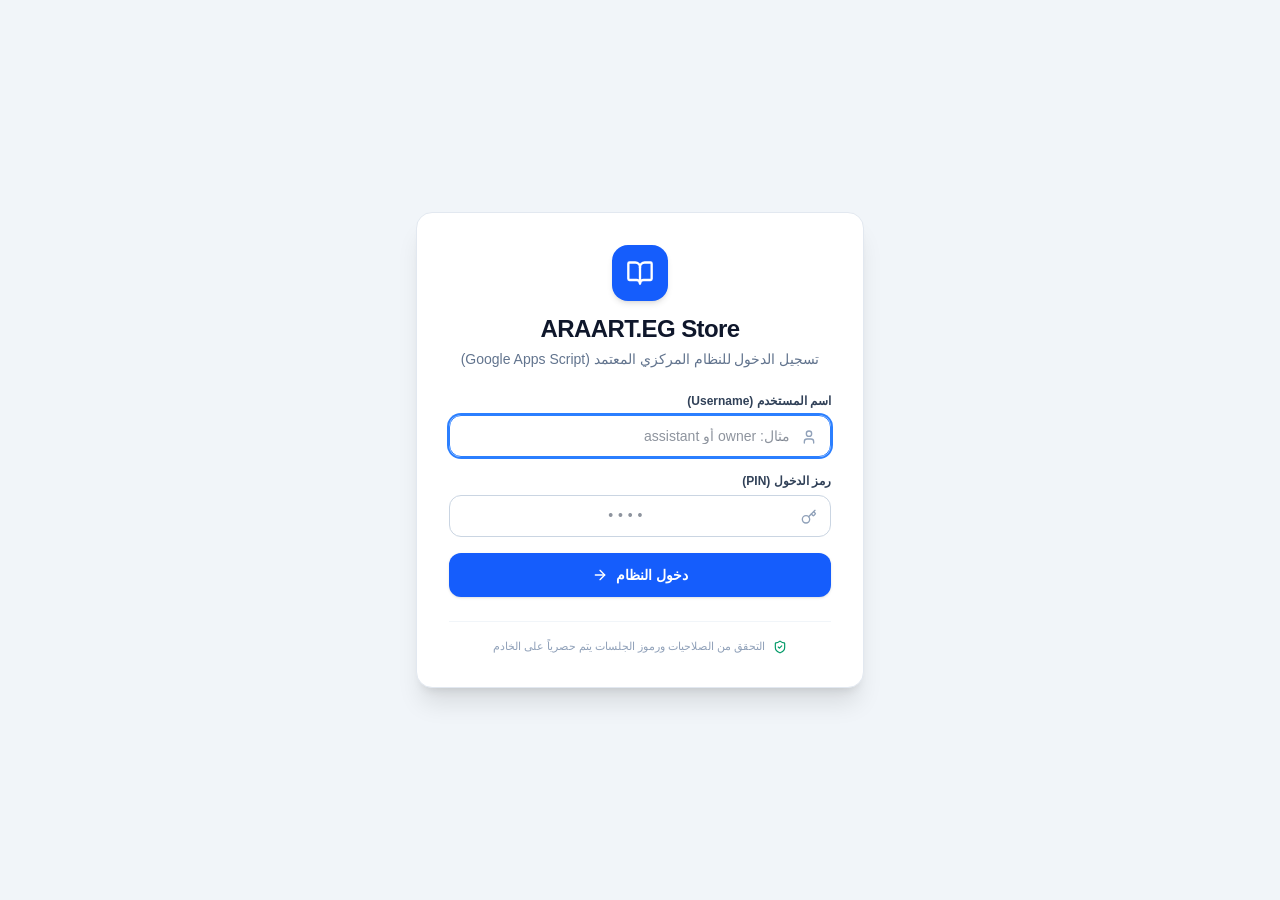
==== store/index.html @ a45ebcc4 "إضافة موقع المتجر" ====
<!doctype html>
<html lang="ar" dir="rtl">
  <head>
    <meta charset="UTF-8" />
    <meta name="viewport" content="width=device-width, initial-scale=1.0" />
    <title>ARAART.EG Store</title>
    <meta name="description" content="ARAART.EG Store - نظام إدارة متجر الكتب الفنية والمنشورات الثقافية والطلبات والمخزون والتوزيع" />
    <meta property="og:title" content="ARAART.EG Store" />
    <meta property="og:description" content="ARAART.EG Store - نظام إدارة متجر الكتب الفنية والمنشورات الثقافية والطلبات والمخزون والتوزيع" />
    <meta property="og:type" content="website" />
    <meta name="twitter:card" content="summary_large_image" />
    <link rel="preconnect" href="https://fonts.googleapis.com">
    <link rel="preconnect" href="https://fonts.gstatic.com" crossorigin>
    <link href="https://fonts.googleapis.com/css2?family=Cairo:wght@400;500;600;700;800&family=Tajawal:wght@400;500;700&display=swap" rel="stylesheet">
    <script type="module" crossorigin src="/store/assets/index-CNxSL5-U.js"></script>
    <link rel="stylesheet" crossorigin href="/store/assets/index-Bi6hdfPO.css">
  </head>
  <body class="bg-slate-50 text-slate-800 antialiased font-sans">
    <div id="root"></div>
  </body>
</html>
---- store/assets/index-Bi6hdfPO.css ----
/*! tailwindcss v4.3.3 | MIT License | https://tailwindcss.com */@layer properties{@supports (((-webkit-hyphens:none)) and (not (margin-trim:inline))) or ((-moz-orient:inline) and (not (color:rgb(from red r g b)))){*,:before,:after,::backdrop{--tw-translate-x:0;--tw-translate-y:0;--tw-translate-z:0;--tw-space-y-reverse:0;--tw-divide-y-reverse:0;--tw-border-style:solid;--tw-gradient-position:initial;--tw-gradient-from:#0000;--tw-gradient-via:#0000;--tw-gradient-to:#0000;--tw-gradient-stops:initial;--tw-gradient-via-stops:initial;--tw-gradient-from-position:0%;--tw-gradient-via-position:50%;--tw-gradient-to-position:100%;--tw-leading:initial;--tw-font-weight:initial;--tw-tracking:initial;--tw-shadow:0 0 #0000;--tw-shadow-color:initial;--tw-shadow-alpha:100%;--tw-inset-shadow:0 0 #0000;--tw-inset-shadow-color:initial;--tw-inset-shadow-alpha:100%;--tw-ring-color:initial;--tw-ring-shadow:0 0 #0000;--tw-inset-ring-color:initial;--tw-inset-ring-shadow:0 0 #0000;--tw-ring-inset:initial;--tw-ring-offset-width:0px;--tw-ring-offset-color:#fff;--tw-ring-offset-shadow:0 0 #0000;--tw-backdrop-blur:initial;--tw-backdrop-brightness:initial;--tw-backdrop-contrast:initial;--tw-backdrop-grayscale:initial;--tw-backdrop-hue-rotate:initial;--tw-backdrop-invert:initial;--tw-backdrop-opacity:initial;--tw-backdrop-saturate:initial;--tw-backdrop-sepia:initial;--tw-duration:initial}}}@layer theme{:root,:host{--font-sans:-apple-system, BlinkMacSystemFont, "Segoe UI", Roboto, "Helvetica Neue", "Noto Sans", Arial, sans-serif, "Apple Color Emoji", "Segoe UI Emoji", "Segoe UI Symbol", "Noto Color Emoji";--font-mono:ui-monospace, SFMono-Regular, Menlo, Monaco, Consolas, "Liberation Mono", "Courier New", monospace;--color-orange-100:oklch(95.4% .038 75.164);--color-orange-500:oklch(70.5% .213 47.604);--color-orange-600:oklch(64.6% .222 41.116);--color-orange-700:oklch(55.3% .195 38.402);--color-amber-50:oklch(98.7% .022 95.277);--color-amber-100:oklch(96.2% .059 95.617);--color-amber-200:oklch(92.4% .12 95.746);--color-amber-300:oklch(87.9% .169 91.605);--color-amber-600:oklch(66.6% .179 58.318);--color-amber-800:oklch(47.3% .137 46.201);--color-amber-900:oklch(41.4% .112 45.904);--color-green-50:oklch(98.2% .018 155.826);--color-green-100:oklch(96.2% .044 156.743);--color-green-200:oklch(92.5% .084 155.995);--color-green-500:oklch(72.3% .219 149.579);--color-green-600:oklch(62.7% .194 149.214);--color-green-700:oklch(52.7% .154 150.069);--color-green-800:oklch(44.8% .119 151.328);--color-green-900:oklch(39.3% .095 152.535);--color-green-950:oklch(26.6% .065 152.934);--color-emerald-50:oklch(97.9% .021 166.113);--color-emerald-100:oklch(95% .052 163.051);--color-emerald-200:oklch(90.5% .093 164.15);--color-emerald-400:oklch(76.5% .177 163.223);--color-emerald-500:oklch(69.6% .17 162.48);--color-emerald-600:oklch(59.6% .145 163.225);--color-emerald-700:oklch(50.8% .118 165.612);--color-emerald-800:oklch(43.2% .095 166.913);--color-emerald-900:oklch(37.8% .077 168.94);--color-blue-50:oklch(97% .014 254.604);--color-blue-100:oklch(93.2% .032 255.585);--color-blue-200:oklch(88.2% .059 254.128);--color-blue-300:oklch(80.9% .105 251.813);--color-blue-400:oklch(70.7% .165 254.624);--color-blue-500:oklch(62.3% .214 259.815);--color-blue-600:oklch(54.6% .245 262.881);--color-blue-700:oklch(48.8% .243 264.376);--color-blue-800:oklch(42.4% .199 265.638);--color-blue-900:oklch(37.9% .146 265.522);--color-indigo-50:oklch(96.2% .018 272.314);--color-indigo-100:oklch(93% .034 272.788);--color-indigo-600:oklch(51.1% .262 276.966);--color-indigo-700:oklch(45.7% .24 277.023);--color-indigo-800:oklch(39.8% .195 277.366);--color-purple-100:oklch(94.6% .033 307.174);--color-purple-700:oklch(49.6% .265 301.924);--color-purple-800:oklch(43.8% .218 303.724);--color-rose-50:oklch(96.9% .015 12.422);--color-rose-100:oklch(94.1% .03 12.58);--color-rose-200:oklch(89.2% .058 10.001);--color-rose-400:oklch(71.2% .194 13.428);--color-rose-500:oklch(64.5% .246 16.439);--color-rose-600:oklch(58.6% .253 17.585);--color-rose-700:oklch(51.4% .222 16.935);--color-rose-800:oklch(45.5% .188 13.697);--color-rose-900:oklch(41% .159 10.272);--color-rose-950:oklch(27.1% .105 12.094);--color-slate-50:oklch(98.4% .003 247.858);--color-slate-100:oklch(96.8% .007 247.896);--color-slate-200:oklch(92.9% .013 255.508);--color-slate-300:oklch(86.9% .022 252.894);--color-slate-400:oklch(70.4% .04 256.788);--color-slate-500:oklch(55.4% .046 257.417);--color-slate-600:oklch(44.6% .043 257.281);--color-slate-700:oklch(37.2% .044 257.287);--color-slate-800:oklch(27.9% .041 260.031);--color-slate-900:oklch(20.8% .042 265.755);--color-slate-950:oklch(12.9% .042 264.695);--color-white:#fff;--spacing:.25rem;--container-xs:20rem;--container-md:28rem;--container-lg:32rem;--container-xl:36rem;--container-2xl:42rem;--container-7xl:80rem;--text-xs:.75rem;--text-xs--line-height:calc(1 / .75);--text-sm:.875rem;--text-sm--line-height:calc(1.25 / .875);--text-base:1rem;--text-base--line-height: 1.5 ;--text-lg:1.125rem;--text-lg--line-height:calc(1.75 / 1.125);--text-xl:1.25rem;--text-xl--line-height:calc(1.75 / 1.25);--text-2xl:1.5rem;--text-2xl--line-height:calc(2 / 1.5);--font-weight-normal:400;--font-weight-medium:500;--font-weight-semibold:600;--font-weight-bold:700;--font-weight-black:900;--tracking-tight:-.025em;--tracking-wider:.05em;--tracking-widest:.1em;--leading-tight:1.25;--leading-snug:1.375;--leading-relaxed:1.625;--radius-sm:.25rem;--radius-md:.375rem;--radius-lg:.5rem;--radius-xl:.75rem;--radius-2xl:1rem;--animate-spin:spin 1s linear infinite;--animate-pulse:pulse 2s cubic-bezier(.4, 0, .6, 1) infinite;--blur-xs:4px;--default-transition-duration:.15s;--default-transition-timing-function:cubic-bezier(.4, 0, .2, 1);--default-font-family:var(--font-sans);--default-mono-font-family:var(--font-mono)}}@layer base{*,:after,:before,::backdrop{box-sizing:border-box;border:0 solid;margin:0;padding:0}::file-selector-button{box-sizing:border-box;border:0 solid;margin:0;padding:0}html,:host{-webkit-text-size-adjust:100%;-moz-tab-size:4;tab-size:4;line-height:1.5;font-family:var(--default-font-family,-apple-system, BlinkMacSystemFont, "Segoe UI", Roboto, "Helvetica Neue", "Noto Sans", Arial, sans-serif, "Apple Color Emoji", "Segoe UI Emoji", "Segoe UI Symbol", "Noto Color Emoji");font-feature-settings:var(--default-font-feature-settings,normal);font-variation-settings:var(--default-font-variation-settings,normal);-webkit-tap-highlight-color:transparent}hr{height:0;color:inherit;border-top-width:1px}abbr:where([title]){-webkit-text-decoration:underline dotted;text-decoration:underline dotted}h1,h2,h3,h4,h5,h6{font-size:inherit;font-weight:inherit}a{color:inherit;-webkit-text-decoration:inherit;text-decoration:inherit}b,strong{font-weight:bolder}code,kbd,samp,pre{font-family:var(--default-mono-font-family,ui-monospace, SFMono-Regular, Menlo, Monaco, Consolas, "Liberation Mono", "Courier New", monospace);font-feature-settings:var(--default-mono-font-feature-settings,normal);font-variation-settings:var(--default-mono-font-variation-settings,normal);font-size:1em}small{font-size:80%}sub,sup{vertical-align:baseline;font-size:75%;line-height:0;position:relative}sub{bottom:-.25em}sup{top:-.5em}table{text-indent:0;border-color:inherit;border-collapse:collapse}:-moz-focusring:where(:not(iframe)){outline:auto}progress{vertical-align:baseline}summary{display:list-item}ol,ul,menu{list-style:none}img,svg,video,canvas,audio,iframe,embed,object{vertical-align:middle;display:block}img,video{max-width:100%;height:auto}button,input,select,optgroup,textarea{font:inherit;font-feature-settings:inherit;font-variation-settings:inherit;letter-spacing:inherit;color:inherit;opacity:1;background-color:#0000;border-radius:0}::file-selector-button{font:inherit;font-feature-settings:inherit;font-variation-settings:inherit;letter-spacing:inherit;color:inherit;opacity:1;background-color:#0000;border-radius:0}:where(select:is([multiple],[size])) optgroup{font-weight:bolder}:where(select:is([multiple],[size])) optgroup option{padding-inline-start:20px}::file-selector-button{margin-inline-end:4px}::placeholder{opacity:1}@supports (not ((-webkit-appearance:-apple-pay-button))) or (contain-intrinsic-size:1px){::placeholder{color:currentColor}@supports (color:color-mix(in lab,red,red)){::placeholder{color:color-mix(in oklab,currentcolor 50%,transparent)}}}textarea{resize:vertical}::-webkit-search-decoration{-webkit-appearance:none}::-webkit-date-and-time-value{min-height:1lh;text-align:inherit}::-webkit-datetime-edit{display:inline-flex}::-webkit-datetime-edit-fields-wrapper{padding:0}::-webkit-datetime-edit{padding-block:0}::-webkit-datetime-edit-year-field{padding-block:0}::-webkit-datetime-edit-month-field{padding-block:0}::-webkit-datetime-edit-day-field{padding-block:0}::-webkit-datetime-edit-hour-field{padding-block:0}::-webkit-datetime-edit-minute-field{padding-block:0}::-webkit-datetime-edit-second-field{padding-block:0}::-webkit-datetime-edit-millisecond-field{padding-block:0}::-webkit-datetime-edit-meridiem-field{padding-block:0}::-webkit-calendar-picker-indicator{line-height:1}:-moz-ui-invalid{box-shadow:none}button,input:where([type=button],[type=reset],[type=submit]){-webkit-appearance:button;-moz-appearance:button;appearance:button}::file-selector-button{-webkit-appearance:button;-moz-appearance:button;appearance:button}::-webkit-inner-spin-button{height:auto}::-webkit-outer-spin-button{height:auto}[hidden]:where(:not([hidden=until-found])){display:none!important}body{color:#1e293b;background-color:#f8fafc;font-family:Segoe UI,Tahoma,Geneva,Verdana,Cairo,sans-serif}}@layer components;@layer utilities{.absolute{position:absolute}.fixed{position:fixed}.relative{position:relative}.sticky{position:sticky}.inset-0{top:0;right:0;bottom:0;left:0}.inset-y-0{inset-block:0}.top-0{top:0}.top-1\/2{top:50%}.top-3\.5{top:calc(var(--spacing) * 3.5)}.top-16{top:calc(var(--spacing) * 16)}.right-0{right:0}.right-3{right:calc(var(--spacing) * 3)}.right-3\.5{right:calc(var(--spacing) * 3.5)}.bottom-6{bottom:calc(var(--spacing) * 6)}.left-0{left:0}.left-6{left:calc(var(--spacing) * 6)}.z-30{z-index:30}.z-40{z-index:40}.z-50{z-index:50}.col-span-2{grid-column:span 2/span 2}.mx-1{margin-inline:var(--spacing)}.mx-6{margin-inline:calc(var(--spacing) * 6)}.mx-auto{margin-inline:auto}.my-12{margin-block:calc(var(--spacing) * 12)}.mt-0\.5{margin-top:calc(var(--spacing) * .5)}.mt-1{margin-top:var(--spacing)}.mt-2{margin-top:calc(var(--spacing) * 2)}.mt-3{margin-top:calc(var(--spacing) * 3)}.mt-4{margin-top:calc(var(--spacing) * 4)}.mt-6{margin-top:calc(var(--spacing) * 6)}.mr-1{margin-right:var(--spacing)}.mr-2{margin-right:calc(var(--spacing) * 2)}.mr-auto{margin-right:auto}.mb-0\.5{margin-bottom:calc(var(--spacing) * .5)}.mb-1{margin-bottom:var(--spacing)}.mb-1\.5{margin-bottom:calc(var(--spacing) * 1.5)}.mb-2{margin-bottom:calc(var(--spacing) * 2)}.mb-3{margin-bottom:calc(var(--spacing) * 3)}.mb-4{margin-bottom:calc(var(--spacing) * 4)}.mb-5{margin-bottom:calc(var(--spacing) * 5)}.mb-6{margin-bottom:calc(var(--spacing) * 6)}.ml-1{margin-left:var(--spacing)}.block{display:block}.contents{display:contents}.flex{display:flex}.grid{display:grid}.hidden{display:none}.inline-block{display:inline-block}.inline-flex{display:inline-flex}.table-row{display:table-row}.h-2{height:calc(var(--spacing) * 2)}.h-2\.5{height:calc(var(--spacing) * 2.5)}.h-3{height:calc(var(--spacing) * 3)}.h-3\.5{height:calc(var(--spacing) * 3.5)}.h-4{height:calc(var(--spacing) * 4)}.h-5{height:calc(var(--spacing) * 5)}.h-6{height:calc(var(--spacing) * 6)}.h-7{height:calc(var(--spacing) * 7)}.h-8{height:calc(var(--spacing) * 8)}.h-9{height:calc(var(--spacing) * 9)}.h-10{height:calc(var(--spacing) * 10)}.h-12{height:calc(var(--spacing) * 12)}.h-14{height:calc(var(--spacing) * 14)}.h-16{height:calc(var(--spacing) * 16)}.h-\[calc\(100vh-4rem\)\]{height:calc(100vh - 4rem)}.h-full{height:100%}.max-h-60{max-height:calc(var(--spacing) * 60)}.min-h-\[40px\]{min-height:40px}.min-h-full{min-height:100%}.min-h-screen{min-height:100vh}.w-2{width:calc(var(--spacing) * 2)}.w-3{width:calc(var(--spacing) * 3)}.w-3\.5{width:calc(var(--spacing) * 3.5)}.w-4{width:calc(var(--spacing) * 4)}.w-5{width:calc(var(--spacing) * 5)}.w-6{width:calc(var(--spacing) * 6)}.w-7{width:calc(var(--spacing) * 7)}.w-8{width:calc(var(--spacing) * 8)}.w-9{width:calc(var(--spacing) * 9)}.w-10{width:calc(var(--spacing) * 10)}.w-11{width:calc(var(--spacing) * 11)}.w-12{width:calc(var(--spacing) * 12)}.w-14{width:calc(var(--spacing) * 14)}.w-24{width:calc(var(--spacing) * 24)}.w-64{width:calc(var(--spacing) * 64)}.w-full{width:100%}.max-w-2xl{max-width:var(--container-2xl)}.max-w-7xl{max-width:var(--container-7xl)}.max-w-lg{max-width:var(--container-lg)}.max-w-md{max-width:var(--container-md)}.max-w-xl{max-width:var(--container-xl)}.max-w-xs{max-width:var(--container-xs)}.flex-1{flex:1}.shrink-0{flex-shrink:0}.border-collapse{border-collapse:collapse}.-translate-y-1\/2{--tw-translate-y: -50% ;translate:var(--tw-translate-x) var(--tw-translate-y)}.animate-pulse{animation:var(--animate-pulse)}.animate-spin{animation:var(--animate-spin)}.cursor-not-allowed{cursor:not-allowed}.cursor-pointer{cursor:pointer}.grid-cols-1{grid-template-columns:repeat(1,minmax(0,1fr))}.grid-cols-2{grid-template-columns:repeat(2,minmax(0,1fr))}.grid-cols-3{grid-template-columns:repeat(3,minmax(0,1fr))}.flex-col{flex-direction:column}.flex-wrap{flex-wrap:wrap}.items-center{align-items:center}.items-start{align-items:flex-start}.justify-between{justify-content:space-between}.justify-center{justify-content:center}.justify-end{justify-content:flex-end}.gap-1{gap:var(--spacing)}.gap-1\.5{gap:calc(var(--spacing) * 1.5)}.gap-2{gap:calc(var(--spacing) * 2)}.gap-2\.5{gap:calc(var(--spacing) * 2.5)}.gap-3{gap:calc(var(--spacing) * 3)}.gap-4{gap:calc(var(--spacing) * 4)}.gap-6{gap:calc(var(--spacing) * 6)}:where(.space-y-1>:not(:last-child)){--tw-space-y-reverse:0;margin-block-start:calc(var(--spacing) * var(--tw-space-y-reverse));margin-block-end:calc(var(--spacing) * calc(1 - var(--tw-space-y-reverse)))}:where(.space-y-1\.5>:not(:last-child)){--tw-space-y-reverse:0;margin-block-start:calc(calc(var(--spacing) * 1.5) * var(--tw-space-y-reverse));margin-block-end:calc(calc(var(--spacing) * 1.5) * calc(1 - var(--tw-space-y-reverse)))}:where(.space-y-2>:not(:last-child)){--tw-space-y-reverse:0;margin-block-start:calc(calc(var(--spacing) * 2) * var(--tw-space-y-reverse));margin-block-end:calc(calc(var(--spacing) * 2) * calc(1 - var(--tw-space-y-reverse)))}:where(.space-y-3>:not(:last-child)){--tw-space-y-reverse:0;margin-block-start:calc(calc(var(--spacing) * 3) * var(--tw-space-y-reverse));margin-block-end:calc(calc(var(--spacing) * 3) * calc(1 - var(--tw-space-y-reverse)))}:where(.space-y-4>:not(:last-child)){--tw-space-y-reverse:0;margin-block-start:calc(calc(var(--spacing) * 4) * var(--tw-space-y-reverse));margin-block-end:calc(calc(var(--spacing) * 4) * calc(1 - var(--tw-space-y-reverse)))}:where(.space-y-5>:not(:last-child)){--tw-space-y-reverse:0;margin-block-start:calc(calc(var(--spacing) * 5) * var(--tw-space-y-reverse));margin-block-end:calc(calc(var(--spacing) * 5) * calc(1 - var(--tw-space-y-reverse)))}:where(.space-y-6>:not(:last-child)){--tw-space-y-reverse:0;margin-block-start:calc(calc(var(--spacing) * 6) * var(--tw-space-y-reverse));margin-block-end:calc(calc(var(--spacing) * 6) * calc(1 - var(--tw-space-y-reverse)))}:where(.divide-y>:not(:last-child)){--tw-divide-y-reverse:0;border-bottom-style:var(--tw-border-style);border-top-style:var(--tw-border-style);border-top-width:calc(1px * var(--tw-divide-y-reverse));border-bottom-width:calc(1px * calc(1 - var(--tw-divide-y-reverse)))}:where(.divide-slate-100>:not(:last-child)){border-color:var(--color-slate-100)}.truncate{text-overflow:ellipsis;white-space:nowrap;overflow:hidden}.overflow-hidden{overflow:hidden}.overflow-x-auto{overflow-x:auto}.overflow-y-auto{overflow-y:auto}.rounded{border-radius:.25rem}.rounded-2xl{border-radius:var(--radius-2xl)}.rounded-full{border-radius:3.40282e38px}.rounded-lg{border-radius:var(--radius-lg)}.rounded-md{border-radius:var(--radius-md)}.rounded-sm{border-radius:var(--radius-sm)}.rounded-xl{border-radius:var(--radius-xl)}.border{border-style:var(--tw-border-style);border-width:1px}.border-0{border-style:var(--tw-border-style);border-width:0}.border-3{border-style:var(--tw-border-style);border-width:3px}.border-t{border-top-style:var(--tw-border-style);border-top-width:1px}.border-b{border-bottom-style:var(--tw-border-style);border-bottom-width:1px}.border-l{border-left-style:var(--tw-border-style);border-left-width:1px}.border-dashed{--tw-border-style:dashed;border-style:dashed}.border-amber-200{border-color:var(--color-amber-200)}.border-amber-300{border-color:var(--color-amber-300)}.border-blue-200{border-color:var(--color-blue-200)}.border-blue-500{border-color:var(--color-blue-500)}.border-blue-500\/30{border-color:#3080ff4d}@supports (color:color-mix(in lab,red,red)){.border-blue-500\/30{border-color:color-mix(in oklab,var(--color-blue-500) 30%,transparent)}}.border-blue-600{border-color:var(--color-blue-600)}.border-emerald-200{border-color:var(--color-emerald-200)}.border-green-100{border-color:var(--color-green-100)}.border-green-200{border-color:var(--color-green-200)}.border-rose-200{border-color:var(--color-rose-200)}.border-rose-500{border-color:var(--color-rose-500)}.border-slate-100{border-color:var(--color-slate-100)}.border-slate-200{border-color:var(--color-slate-200)}.border-slate-300{border-color:var(--color-slate-300)}.border-slate-700{border-color:var(--color-slate-700)}.border-slate-700\/60{border-color:#31415899}@supports (color:color-mix(in lab,red,red)){.border-slate-700\/60{border-color:color-mix(in oklab,var(--color-slate-700) 60%,transparent)}}.border-slate-800{border-color:var(--color-slate-800)}.border-white\/20{border-color:#fff3}@supports (color:color-mix(in lab,red,red)){.border-white\/20{border-color:color-mix(in oklab,var(--color-white) 20%,transparent)}}.border-t-transparent{border-top-color:#0000}.bg-amber-50{background-color:var(--color-amber-50)}.bg-amber-100{background-color:var(--color-amber-100)}.bg-blue-50{background-color:var(--color-blue-50)}.bg-blue-50\/40{background-color:#eff6ff66}@supports (color:color-mix(in lab,red,red)){.bg-blue-50\/40{background-color:color-mix(in oklab,var(--color-blue-50) 40%,transparent)}}.bg-blue-50\/70{background-color:#eff6ffb3}@supports (color:color-mix(in lab,red,red)){.bg-blue-50\/70{background-color:color-mix(in oklab,var(--color-blue-50) 70%,transparent)}}.bg-blue-100{background-color:var(--color-blue-100)}.bg-blue-500\/20{background-color:#3080ff33}@supports (color:color-mix(in lab,red,red)){.bg-blue-500\/20{background-color:color-mix(in oklab,var(--color-blue-500) 20%,transparent)}}.bg-blue-600{background-color:var(--color-blue-600)}.bg-emerald-50{background-color:var(--color-emerald-50)}.bg-emerald-100{background-color:var(--color-emerald-100)}.bg-emerald-500{background-color:var(--color-emerald-500)}.bg-green-50{background-color:var(--color-green-50)}.bg-green-50\/70{background-color:#f0fdf4b3}@supports (color:color-mix(in lab,red,red)){.bg-green-50\/70{background-color:color-mix(in oklab,var(--color-green-50) 70%,transparent)}}.bg-green-100{background-color:var(--color-green-100)}.bg-green-500{background-color:var(--color-green-500)}.bg-indigo-50{background-color:var(--color-indigo-50)}.bg-indigo-100{background-color:var(--color-indigo-100)}.bg-orange-100{background-color:var(--color-orange-100)}.bg-orange-500{background-color:var(--color-orange-500)}.bg-purple-100{background-color:var(--color-purple-100)}.bg-rose-50{background-color:var(--color-rose-50)}.bg-rose-100{background-color:var(--color-rose-100)}.bg-rose-500{background-color:var(--color-rose-500)}.bg-slate-50{background-color:var(--color-slate-50)}.bg-slate-100{background-color:var(--color-slate-100)}.bg-slate-200{background-color:var(--color-slate-200)}.bg-slate-700{background-color:var(--color-slate-700)}.bg-slate-800{background-color:var(--color-slate-800)}.bg-slate-800\/70{background-color:#1d293db3}@supports (color:color-mix(in lab,red,red)){.bg-slate-800\/70{background-color:color-mix(in oklab,var(--color-slate-800) 70%,transparent)}}.bg-slate-900{background-color:var(--color-slate-900)}.bg-slate-900\/40{background-color:#0f172b66}@supports (color:color-mix(in lab,red,red)){.bg-slate-900\/40{background-color:color-mix(in oklab,var(--color-slate-900) 40%,transparent)}}.bg-slate-900\/50{background-color:#0f172b80}@supports (color:color-mix(in lab,red,red)){.bg-slate-900\/50{background-color:color-mix(in oklab,var(--color-slate-900) 50%,transparent)}}.bg-slate-950\/40{background-color:#02061866}@supports (color:color-mix(in lab,red,red)){.bg-slate-950\/40{background-color:color-mix(in oklab,var(--color-slate-950) 40%,transparent)}}.bg-slate-950\/60{background-color:#02061899}@supports (color:color-mix(in lab,red,red)){.bg-slate-950\/60{background-color:color-mix(in oklab,var(--color-slate-950) 60%,transparent)}}.bg-white{background-color:var(--color-white)}.bg-white\/10{background-color:#ffffff1a}@supports (color:color-mix(in lab,red,red)){.bg-white\/10{background-color:color-mix(in oklab,var(--color-white) 10%,transparent)}}.bg-white\/20{background-color:#fff3}@supports (color:color-mix(in lab,red,red)){.bg-white\/20{background-color:color-mix(in oklab,var(--color-white) 20%,transparent)}}.bg-gradient-to-l{--tw-gradient-position:to left in oklab;background-image:linear-gradient(var(--tw-gradient-stops))}.from-slate-800{--tw-gradient-from:var(--color-slate-800);--tw-gradient-stops:var(--tw-gradient-via-stops,var(--tw-gradient-position), var(--tw-gradient-from) var(--tw-gradient-from-position), var(--tw-gradient-to) var(--tw-gradient-to-position))}.to-slate-950{--tw-gradient-to:var(--color-slate-950);--tw-gradient-stops:var(--tw-gradient-via-stops,var(--tw-gradient-position), var(--tw-gradient-from) var(--tw-gradient-from-position), var(--tw-gradient-to) var(--tw-gradient-to-position))}.p-1{padding:var(--spacing)}.p-1\.5{padding:calc(var(--spacing) * 1.5)}.p-2{padding:calc(var(--spacing) * 2)}.p-2\.5{padding:calc(var(--spacing) * 2.5)}.p-3{padding:calc(var(--spacing) * 3)}.p-3\.5{padding:calc(var(--spacing) * 3.5)}.p-4{padding:calc(var(--spacing) * 4)}.p-5{padding:calc(var(--spacing) * 5)}.p-6{padding:calc(var(--spacing) * 6)}.p-12{padding:calc(var(--spacing) * 12)}.px-1{padding-inline:var(--spacing)}.px-1\.5{padding-inline:calc(var(--spacing) * 1.5)}.px-2{padding-inline:calc(var(--spacing) * 2)}.px-2\.5{padding-inline:calc(var(--spacing) * 2.5)}.px-3{padding-inline:calc(var(--spacing) * 3)}.px-3\.5{padding-inline:calc(var(--spacing) * 3.5)}.px-4{padding-inline:calc(var(--spacing) * 4)}.px-5{padding-inline:calc(var(--spacing) * 5)}.px-6{padding-inline:calc(var(--spacing) * 6)}.py-0\.5{padding-block:calc(var(--spacing) * .5)}.py-1{padding-block:var(--spacing)}.py-1\.5{padding-block:calc(var(--spacing) * 1.5)}.py-2{padding-block:calc(var(--spacing) * 2)}.py-2\.5{padding-block:calc(var(--spacing) * 2.5)}.py-3{padding-block:calc(var(--spacing) * 3)}.py-3\.5{padding-block:calc(var(--spacing) * 3.5)}.py-4{padding-block:calc(var(--spacing) * 4)}.py-5{padding-block:calc(var(--spacing) * 5)}.py-8{padding-block:calc(var(--spacing) * 8)}.py-12{padding-block:calc(var(--spacing) * 12)}.py-24{padding-block:calc(var(--spacing) * 24)}.pt-1{padding-top:var(--spacing)}.pt-2{padding-top:calc(var(--spacing) * 2)}.pt-3{padding-top:calc(var(--spacing) * 3)}.pt-4{padding-top:calc(var(--spacing) * 4)}.pr-8{padding-right:calc(var(--spacing) * 8)}.pr-10{padding-right:calc(var(--spacing) * 10)}.pb-1{padding-bottom:var(--spacing)}.pb-2{padding-bottom:calc(var(--spacing) * 2)}.pb-4{padding-bottom:calc(var(--spacing) * 4)}.pl-3{padding-left:calc(var(--spacing) * 3)}.pl-4{padding-left:calc(var(--spacing) * 4)}.text-center{text-align:center}.text-left{text-align:left}.text-right{text-align:right}.font-mono{font-family:var(--font-mono)}.font-sans{font-family:var(--font-sans)}.text-2xl{font-size:var(--text-2xl);line-height:var(--tw-leading,var(--text-2xl--line-height))}.text-base{font-size:var(--text-base);line-height:var(--tw-leading,var(--text-base--line-height))}.text-lg{font-size:var(--text-lg);line-height:var(--tw-leading,var(--text-lg--line-height))}.text-sm{font-size:var(--text-sm);line-height:var(--tw-leading,var(--text-sm--line-height))}.text-xl{font-size:var(--text-xl);line-height:var(--tw-leading,var(--text-xl--line-height))}.text-xs{font-size:var(--text-xs);line-height:var(--tw-leading,var(--text-xs--line-height))}.text-\[10px\]{font-size:10px}.text-\[11px\]{font-size:11px}.leading-none{--tw-leading:1;line-height:1}.leading-relaxed{--tw-leading:var(--leading-relaxed);line-height:var(--leading-relaxed)}.leading-snug{--tw-leading:var(--leading-snug);line-height:var(--leading-snug)}.leading-tight{--tw-leading:var(--leading-tight);line-height:var(--leading-tight)}.font-black{--tw-font-weight:var(--font-weight-black);font-weight:var(--font-weight-black)}.font-bold{--tw-font-weight:var(--font-weight-bold);font-weight:var(--font-weight-bold)}.font-medium{--tw-font-weight:var(--font-weight-medium);font-weight:var(--font-weight-medium)}.font-normal{--tw-font-weight:var(--font-weight-normal);font-weight:var(--font-weight-normal)}.font-semibold{--tw-font-weight:var(--font-weight-semibold);font-weight:var(--font-weight-semibold)}.tracking-tight{--tw-tracking:var(--tracking-tight);letter-spacing:var(--tracking-tight)}.tracking-wider{--tw-tracking:var(--tracking-wider);letter-spacing:var(--tracking-wider)}.tracking-widest{--tw-tracking:var(--tracking-widest);letter-spacing:var(--tracking-widest)}.whitespace-nowrap{white-space:nowrap}.text-amber-600{color:var(--color-amber-600)}.text-amber-800{color:var(--color-amber-800)}.text-amber-900{color:var(--color-amber-900)}.text-blue-300{color:var(--color-blue-300)}.text-blue-400{color:var(--color-blue-400)}.text-blue-600{color:var(--color-blue-600)}.text-blue-700{color:var(--color-blue-700)}.text-blue-800{color:var(--color-blue-800)}.text-blue-900{color:var(--color-blue-900)}.text-emerald-400{color:var(--color-emerald-400)}.text-emerald-600{color:var(--color-emerald-600)}.text-emerald-700{color:var(--color-emerald-700)}.text-emerald-800{color:var(--color-emerald-800)}.text-emerald-900{color:var(--color-emerald-900)}.text-green-600{color:var(--color-green-600)}.text-green-700{color:var(--color-green-700)}.text-green-800{color:var(--color-green-800)}.text-green-900{color:var(--color-green-900)}.text-green-950{color:var(--color-green-950)}.text-indigo-600{color:var(--color-indigo-600)}.text-indigo-700{color:var(--color-indigo-700)}.text-indigo-800{color:var(--color-indigo-800)}.text-orange-600{color:var(--color-orange-600)}.text-orange-700{color:var(--color-orange-700)}.text-purple-700{color:var(--color-purple-700)}.text-purple-800{color:var(--color-purple-800)}.text-rose-400{color:var(--color-rose-400)}.text-rose-600{color:var(--color-rose-600)}.text-rose-700{color:var(--color-rose-700)}.text-rose-800{color:var(--color-rose-800)}.text-rose-900{color:var(--color-rose-900)}.text-rose-950{color:var(--color-rose-950)}.text-slate-200{color:var(--color-slate-200)}.text-slate-300{color:var(--color-slate-300)}.text-slate-400{color:var(--color-slate-400)}.text-slate-500{color:var(--color-slate-500)}.text-slate-600{color:var(--color-slate-600)}.text-slate-700{color:var(--color-slate-700)}.text-slate-800{color:var(--color-slate-800)}.text-slate-900{color:var(--color-slate-900)}.text-white{color:var(--color-white)}.text-white\/80{color:#fffc}@supports (color:color-mix(in lab,red,red)){.text-white\/80{color:color-mix(in oklab,var(--color-white) 80%,transparent)}}.uppercase{text-transform:uppercase}.line-through{text-decoration-line:line-through}.antialiased{-webkit-font-smoothing:antialiased;-moz-osx-font-smoothing:grayscale}.opacity-60{opacity:.6}.opacity-75{opacity:.75}.shadow-2xl{--tw-shadow:0 25px 50px -12px var(--tw-shadow-color,#00000040);box-shadow:var(--tw-inset-shadow),var(--tw-inset-ring-shadow),var(--tw-ring-offset-shadow),var(--tw-ring-shadow),var(--tw-shadow)}.shadow-inner{--tw-shadow:inset 0 2px 4px 0 var(--tw-shadow-color,#0000000d);box-shadow:var(--tw-inset-shadow),var(--tw-inset-ring-shadow),var(--tw-ring-offset-shadow),var(--tw-ring-shadow),var(--tw-shadow)}.shadow-lg{--tw-shadow:0 10px 15px -3px var(--tw-shadow-color,#0000001a), 0 4px 6px -4px var(--tw-shadow-color,#0000001a);box-shadow:var(--tw-inset-shadow),var(--tw-inset-ring-shadow),var(--tw-ring-offset-shadow),var(--tw-ring-shadow),var(--tw-shadow)}.shadow-md{--tw-shadow:0 4px 6px -1px var(--tw-shadow-color,#0000001a), 0 2px 4px -2px var(--tw-shadow-color,#0000001a);box-shadow:var(--tw-inset-shadow),var(--tw-inset-ring-shadow),var(--tw-ring-offset-shadow),var(--tw-ring-shadow),var(--tw-shadow)}.shadow-sm{--tw-shadow:0 1px 3px 0 var(--tw-shadow-color,#0000001a), 0 1px 2px -1px var(--tw-shadow-color,#0000001a);box-shadow:var(--tw-inset-shadow),var(--tw-inset-ring-shadow),var(--tw-ring-offset-shadow),var(--tw-ring-shadow),var(--tw-shadow)}.shadow-xl{--tw-shadow:0 20px 25px -5px var(--tw-shadow-color,#0000001a), 0 8px 10px -6px var(--tw-shadow-color,#0000001a);box-shadow:var(--tw-inset-shadow),var(--tw-inset-ring-shadow),var(--tw-ring-offset-shadow),var(--tw-ring-shadow),var(--tw-shadow)}.shadow-xs{--tw-shadow:0 1px 2px 0 var(--tw-shadow-color,#0000000d);box-shadow:var(--tw-inset-shadow),var(--tw-inset-ring-shadow),var(--tw-ring-offset-shadow),var(--tw-ring-shadow),var(--tw-shadow)}.ring-2{--tw-ring-shadow:var(--tw-ring-inset,) 0 0 0 calc(2px + var(--tw-ring-offset-width)) var(--tw-ring-color,currentcolor);box-shadow:var(--tw-inset-shadow),var(--tw-inset-ring-shadow),var(--tw-ring-offset-shadow),var(--tw-ring-shadow),var(--tw-shadow)}.ring-blue-500{--tw-ring-color:var(--color-blue-500)}.backdrop-blur-xs{--tw-backdrop-blur:blur(var(--blur-xs));-webkit-backdrop-filter:var(--tw-backdrop-blur,) var(--tw-backdrop-brightness,) var(--tw-backdrop-contrast,) var(--tw-backdrop-grayscale,) var(--tw-backdrop-hue-rotate,) var(--tw-backdrop-invert,) var(--tw-backdrop-opacity,) var(--tw-backdrop-saturate,) var(--tw-backdrop-sepia,);backdrop-filter:var(--tw-backdrop-blur,) var(--tw-backdrop-brightness,) var(--tw-backdrop-contrast,) var(--tw-backdrop-grayscale,) var(--tw-backdrop-hue-rotate,) var(--tw-backdrop-invert,) var(--tw-backdrop-opacity,) var(--tw-backdrop-saturate,) var(--tw-backdrop-sepia,)}.transition{transition-property:color,background-color,border-color,outline-color,text-decoration-color,fill,stroke,--tw-gradient-from,--tw-gradient-via,--tw-gradient-to,opacity,box-shadow,transform,translate,scale,rotate,filter,-webkit-backdrop-filter,backdrop-filter,display,content-visibility,overlay,pointer-events;transition-timing-function:var(--tw-ease,var(--default-transition-timing-function));transition-duration:var(--tw-duration,var(--default-transition-duration))}.transition-all{transition-property:all;transition-timing-function:var(--tw-ease,var(--default-transition-timing-function));transition-duration:var(--tw-duration,var(--default-transition-duration))}.transition-opacity{transition-property:opacity;transition-timing-function:var(--tw-ease,var(--default-transition-timing-function));transition-duration:var(--tw-duration,var(--default-transition-duration))}.duration-200{--tw-duration:.2s;transition-duration:.2s}.select-none{-webkit-user-select:none;user-select:none}@media(hover:hover){.group-hover\:text-white:is(:where(.group):hover *){color:var(--color-white)}}.last\:border-0:last-child{border-style:var(--tw-border-style);border-width:0}.last\:pb-0:last-child{padding-bottom:0}@media(hover:hover){.hover\:border-blue-400:hover{border-color:var(--color-blue-400)}.hover\:border-slate-300:hover{border-color:var(--color-slate-300)}.hover\:bg-blue-700:hover{background-color:var(--color-blue-700)}.hover\:bg-rose-50:hover{background-color:var(--color-rose-50)}.hover\:bg-slate-50:hover{background-color:var(--color-slate-50)}.hover\:bg-slate-100:hover{background-color:var(--color-slate-100)}.hover\:bg-slate-200:hover{background-color:var(--color-slate-200)}.hover\:bg-slate-800:hover{background-color:var(--color-slate-800)}.hover\:bg-slate-800\/60:hover{background-color:#1d293d99}@supports (color:color-mix(in lab,red,red)){.hover\:bg-slate-800\/60:hover{background-color:color-mix(in oklab,var(--color-slate-800) 60%,transparent)}}.hover\:text-blue-700:hover{color:var(--color-blue-700)}.hover\:text-blue-800:hover{color:var(--color-blue-800)}.hover\:text-slate-600:hover{color:var(--color-slate-600)}.hover\:text-slate-900:hover{color:var(--color-slate-900)}.hover\:text-white:hover{color:var(--color-white)}.hover\:underline:hover{text-decoration-line:underline}}.focus\:border-blue-500:focus{border-color:var(--color-blue-500)}.focus\:ring-2:focus{--tw-ring-shadow:var(--tw-ring-inset,) 0 0 0 calc(2px + var(--tw-ring-offset-width)) var(--tw-ring-color,currentcolor);box-shadow:var(--tw-inset-shadow),var(--tw-inset-ring-shadow),var(--tw-ring-offset-shadow),var(--tw-ring-shadow),var(--tw-shadow)}.focus\:ring-blue-500:focus{--tw-ring-color:var(--color-blue-500)}.focus\:outline-hidden:focus{--tw-outline-style:none;outline-style:none}@media(forced-colors:active){.focus\:outline-hidden:focus{outline-offset:2px;outline:2px solid #0000}}.focus\:outline-none:focus{--tw-outline-style:none;outline-style:none}.disabled\:opacity-40:disabled{opacity:.4}.disabled\:opacity-50:disabled{opacity:.5}@media(min-width:40rem){.sm\:col-span-2{grid-column:span 2/span 2}.sm\:block{display:block}.sm\:hidden{display:none}.sm\:inline{display:inline}.sm\:inline-block{display:inline-block}.sm\:h-20{height:calc(var(--spacing) * 20)}.sm\:w-64{width:calc(var(--spacing) * 64)}.sm\:w-80{width:calc(var(--spacing) * 80)}.sm\:grid-cols-2{grid-template-columns:repeat(2,minmax(0,1fr))}.sm\:grid-cols-3{grid-template-columns:repeat(3,minmax(0,1fr))}.sm\:grid-cols-4{grid-template-columns:repeat(4,minmax(0,1fr))}.sm\:flex-row{flex-direction:row}.sm\:items-center{align-items:center}.sm\:p-6{padding:calc(var(--spacing) * 6)}.sm\:p-8{padding:calc(var(--spacing) * 8)}.sm\:px-8{padding-inline:calc(var(--spacing) * 8)}.sm\:text-2xl{font-size:var(--text-2xl);line-height:var(--tw-leading,var(--text-2xl--line-height))}.sm\:text-lg{font-size:var(--text-lg);line-height:var(--tw-leading,var(--text-lg--line-height))}.sm\:text-sm{font-size:var(--text-sm);line-height:var(--tw-leading,var(--text-sm--line-height))}}@media(min-width:48rem){.md\:block{display:block}.md\:hidden{display:none}.md\:w-auto{width:auto}.md\:flex-none{flex:none}.md\:grid-cols-2{grid-template-columns:repeat(2,minmax(0,1fr))}.md\:flex-row{flex-direction:row}.md\:items-center{align-items:center}}@media(min-width:64rem){.lg\:col-span-2{grid-column:span 2/span 2}.lg\:grid-cols-3{grid-template-columns:repeat(3,minmax(0,1fr))}.lg\:grid-cols-4{grid-template-columns:repeat(4,minmax(0,1fr))}.lg\:p-8{padding:calc(var(--spacing) * 8)}}}.stat-card{background:#fff;border:1px solid #e2e8f0;border-radius:8px;padding:20px;box-shadow:0 1px 3px #0000000d}.table-header{color:#475569;background:#f1f5f9;border-bottom:2px solid #e2e8f0;font-size:14px;font-weight:600}.table-row{color:#1e293b;border-bottom:1px solid #f1f5f9;font-size:14px;transition:background-color .15s}.table-row:hover{background-color:#f8fafc}.sidebar-item{cursor:pointer;border-radius:6px;align-items:center;gap:12px;padding:12px 20px;font-size:14px;transition:all .2s;display:flex}.active-nav{font-weight:600;color:#fff!important;background-color:#ffffff1a!important;border-right:4px solid #3b82f6!important}@property --tw-translate-x{syntax:"*";inherits:false;initial-value:0}@property --tw-translate-y{syntax:"*";inherits:false;initial-value:0}@property --tw-translate-z{syntax:"*";inherits:false;initial-value:0}@property --tw-space-y-reverse{syntax:"*";inherits:false;initial-value:0}@property --tw-divide-y-reverse{syntax:"*";inherits:false;initial-value:0}@property --tw-border-style{syntax:"*";inherits:false;initial-value:solid}@property --tw-gradient-position{syntax:"*";inherits:false}@property --tw-gradient-from{syntax:"<color>";inherits:false;initial-value:#0000}@property --tw-gradient-via{syntax:"<color>";inherits:false;initial-value:#0000}@property --tw-gradient-to{syntax:"<color>";inherits:false;initial-value:#0000}@property --tw-gradient-stops{syntax:"*";inherits:false}@property --tw-gradient-via-stops{syntax:"*";inherits:false}@property --tw-gradient-from-position{syntax:"<length-percentage>";inherits:false;initial-value:0%}@property --tw-gradient-via-position{syntax:"<length-percentage>";inherits:false;initial-value:50%}@property --tw-gradient-to-position{syntax:"<length-percentage>";inherits:false;initial-value:100%}@property --tw-leading{syntax:"*";inherits:false}@property --tw-font-weight{syntax:"*";inherits:false}@property --tw-tracking{syntax:"*";inherits:false}@property --tw-shadow{syntax:"*";inherits:false;initial-value:0 0 #0000}@property --tw-shadow-color{syntax:"*";inherits:false}@property --tw-shadow-alpha{syntax:"<percentage>";inherits:false;initial-value:100%}@property --tw-inset-shadow{syntax:"*";inherits:false;initial-value:0 0 #0000}@property --tw-inset-shadow-color{syntax:"*";inherits:false}@property --tw-inset-shadow-alpha{syntax:"<percentage>";inherits:false;initial-value:100%}@property --tw-ring-color{syntax:"*";inherits:false}@property --tw-ring-shadow{syntax:"*";inherits:false;initial-value:0 0 #0000}@property --tw-inset-ring-color{syntax:"*";inherits:false}@property --tw-inset-ring-shadow{syntax:"*";inherits:false;initial-value:0 0 #0000}@property --tw-ring-inset{syntax:"*";inherits:false}@property --tw-ring-offset-width{syntax:"<length>";inherits:false;initial-value:0}@property --tw-ring-offset-color{syntax:"*";inherits:false;initial-value:#fff}@property --tw-ring-offset-shadow{syntax:"*";inherits:false;initial-value:0 0 #0000}@property --tw-backdrop-blur{syntax:"*";inherits:false}@property --tw-backdrop-brightness{syntax:"*";inherits:false}@property --tw-backdrop-contrast{syntax:"*";inherits:false}@property --tw-backdrop-grayscale{syntax:"*";inherits:false}@property --tw-backdrop-hue-rotate{syntax:"*";inherits:false}@property --tw-backdrop-invert{syntax:"*";inherits:false}@property --tw-backdrop-opacity{syntax:"*";inherits:false}@property --tw-backdrop-saturate{syntax:"*";inherits:false}@property --tw-backdrop-sepia{syntax:"*";inherits:false}@property --tw-duration{syntax:"*";inherits:false}@keyframes spin{to{transform:rotate(360deg)}}@keyframes pulse{50%{opacity:.5}}
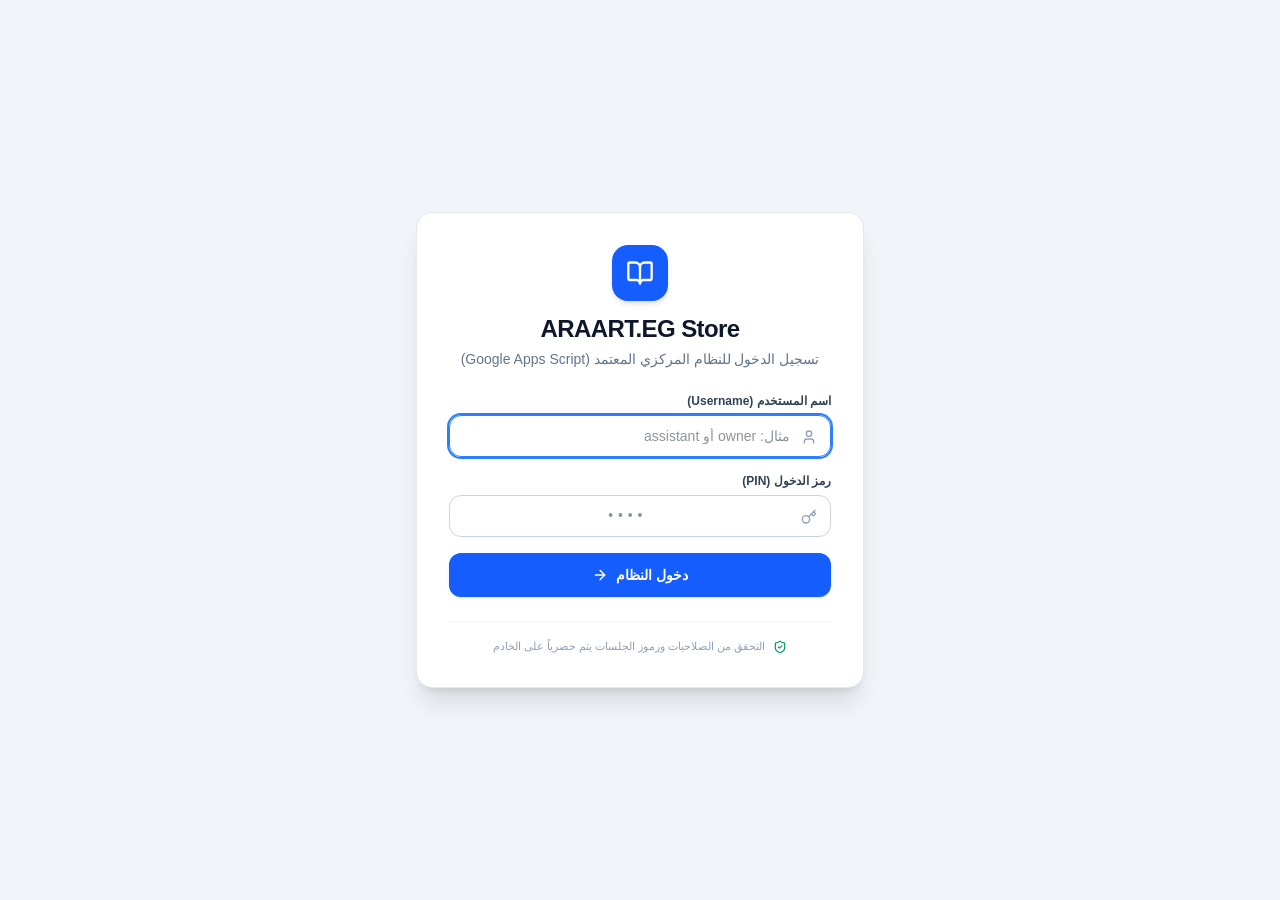
==== commit e547d0e3: "Add files via upload" ====
--- a/store/index.html
+++ b/store/index.html
@@ -12,8 +12,8 @@
     <link rel="preconnect" href="https://fonts.googleapis.com">
     <link rel="preconnect" href="https://fonts.gstatic.com" crossorigin>
     <link href="https://fonts.googleapis.com/css2?family=Cairo:wght@400;500;600;700;800&family=Tajawal:wght@400;500;700&display=swap" rel="stylesheet">
-    <script type="module" crossorigin src="/store/assets/index-CNxSL5-U.js"></script>
-    <link rel="stylesheet" crossorigin href="/store/assets/index-Bi6hdfPO.css">
+    <script type="module" crossorigin src="/store/assets/index-BRwme3Qm.js"></script>
+    <link rel="stylesheet" crossorigin href="/store/assets/index-B7p4zv2K.css">
   </head>
   <body class="bg-slate-50 text-slate-800 antialiased font-sans">
     <div id="root"></div>
--- a/store/assets/index-B7p4zv2K.css
+++ b/store/assets/index-B7p4zv2K.css
@@ -0,0 +1 @@
+/*! tailwindcss v4.3.3 | MIT License | https://tailwindcss.com */@layer properties{@supports (((-webkit-hyphens:none)) and (not (margin-trim:inline))) or ((-moz-orient:inline) and (not (color:rgb(from red r g b)))){*,:before,:after,::backdrop{--tw-translate-x:0;--tw-translate-y:0;--tw-translate-z:0;--tw-space-y-reverse:0;--tw-divide-y-reverse:0;--tw-border-style:solid;--tw-gradient-position:initial;--tw-gradient-from:#0000;--tw-gradient-via:#0000;--tw-gradient-to:#0000;--tw-gradient-stops:initial;--tw-gradient-via-stops:initial;--tw-gradient-from-position:0%;--tw-gradient-via-position:50%;--tw-gradient-to-position:100%;--tw-leading:initial;--tw-font-weight:initial;--tw-tracking:initial;--tw-shadow:0 0 #0000;--tw-shadow-color:initial;--tw-shadow-alpha:100%;--tw-inset-shadow:0 0 #0000;--tw-inset-shadow-color:initial;--tw-inset-shadow-alpha:100%;--tw-ring-color:initial;--tw-ring-shadow:0 0 #0000;--tw-inset-ring-color:initial;--tw-inset-ring-shadow:0 0 #0000;--tw-ring-inset:initial;--tw-ring-offset-width:0px;--tw-ring-offset-color:#fff;--tw-ring-offset-shadow:0 0 #0000;--tw-backdrop-blur:initial;--tw-backdrop-brightness:initial;--tw-backdrop-contrast:initial;--tw-backdrop-grayscale:initial;--tw-backdrop-hue-rotate:initial;--tw-backdrop-invert:initial;--tw-backdrop-opacity:initial;--tw-backdrop-saturate:initial;--tw-backdrop-sepia:initial;--tw-duration:initial}}}@layer theme{:root,:host{--font-sans:-apple-system, BlinkMacSystemFont, "Segoe UI", Roboto, "Helvetica Neue", "Noto Sans", Arial, sans-serif, "Apple Color Emoji", "Segoe UI Emoji", "Segoe UI Symbol", "Noto Color Emoji";--font-mono:ui-monospace, SFMono-Regular, Menlo, Monaco, Consolas, "Liberation Mono", "Courier New", monospace;--color-orange-100:oklch(95.4% .038 75.164);--color-orange-500:oklch(70.5% .213 47.604);--color-orange-600:oklch(64.6% .222 41.116);--color-orange-700:oklch(55.3% .195 38.402);--color-amber-50:oklch(98.7% .022 95.277);--color-amber-100:oklch(96.2% .059 95.617);--color-amber-200:oklch(92.4% .12 95.746);--color-amber-300:oklch(87.9% .169 91.605);--color-amber-600:oklch(66.6% .179 58.318);--color-amber-800:oklch(47.3% .137 46.201);--color-amber-900:oklch(41.4% .112 45.904);--color-green-50:oklch(98.2% .018 155.826);--color-green-100:oklch(96.2% .044 156.743);--color-green-200:oklch(92.5% .084 155.995);--color-green-500:oklch(72.3% .219 149.579);--color-green-600:oklch(62.7% .194 149.214);--color-green-700:oklch(52.7% .154 150.069);--color-green-800:oklch(44.8% .119 151.328);--color-green-900:oklch(39.3% .095 152.535);--color-green-950:oklch(26.6% .065 152.934);--color-emerald-50:oklch(97.9% .021 166.113);--color-emerald-100:oklch(95% .052 163.051);--color-emerald-200:oklch(90.5% .093 164.15);--color-emerald-400:oklch(76.5% .177 163.223);--color-emerald-500:oklch(69.6% .17 162.48);--color-emerald-600:oklch(59.6% .145 163.225);--color-emerald-700:oklch(50.8% .118 165.612);--color-emerald-800:oklch(43.2% .095 166.913);--color-emerald-900:oklch(37.8% .077 168.94);--color-blue-50:oklch(97% .014 254.604);--color-blue-100:oklch(93.2% .032 255.585);--color-blue-200:oklch(88.2% .059 254.128);--color-blue-300:oklch(80.9% .105 251.813);--color-blue-400:oklch(70.7% .165 254.624);--color-blue-500:oklch(62.3% .214 259.815);--color-blue-600:oklch(54.6% .245 262.881);--color-blue-700:oklch(48.8% .243 264.376);--color-blue-800:oklch(42.4% .199 265.638);--color-blue-900:oklch(37.9% .146 265.522);--color-indigo-50:oklch(96.2% .018 272.314);--color-indigo-100:oklch(93% .034 272.788);--color-indigo-600:oklch(51.1% .262 276.966);--color-indigo-700:oklch(45.7% .24 277.023);--color-indigo-800:oklch(39.8% .195 277.366);--color-purple-100:oklch(94.6% .033 307.174);--color-purple-700:oklch(49.6% .265 301.924);--color-purple-800:oklch(43.8% .218 303.724);--color-rose-50:oklch(96.9% .015 12.422);--color-rose-100:oklch(94.1% .03 12.58);--color-rose-200:oklch(89.2% .058 10.001);--color-rose-400:oklch(71.2% .194 13.428);--color-rose-500:oklch(64.5% .246 16.439);--color-rose-600:oklch(58.6% .253 17.585);--color-rose-700:oklch(51.4% .222 16.935);--color-rose-800:oklch(45.5% .188 13.697);--color-rose-900:oklch(41% .159 10.272);--color-rose-950:oklch(27.1% .105 12.094);--color-slate-50:oklch(98.4% .003 247.858);--color-slate-100:oklch(96.8% .007 247.896);--color-slate-200:oklch(92.9% .013 255.508);--color-slate-300:oklch(86.9% .022 252.894);--color-slate-400:oklch(70.4% .04 256.788);--color-slate-500:oklch(55.4% .046 257.417);--color-slate-600:oklch(44.6% .043 257.281);--color-slate-700:oklch(37.2% .044 257.287);--color-slate-800:oklch(27.9% .041 260.031);--color-slate-900:oklch(20.8% .042 265.755);--color-slate-950:oklch(12.9% .042 264.695);--color-white:#fff;--spacing:.25rem;--container-xs:20rem;--container-md:28rem;--container-lg:32rem;--container-xl:36rem;--container-2xl:42rem;--container-7xl:80rem;--text-xs:.75rem;--text-xs--line-height:calc(1 / .75);--text-sm:.875rem;--text-sm--line-height:calc(1.25 / .875);--text-base:1rem;--text-base--line-height: 1.5 ;--text-lg:1.125rem;--text-lg--line-height:calc(1.75 / 1.125);--text-xl:1.25rem;--text-xl--line-height:calc(1.75 / 1.25);--text-2xl:1.5rem;--text-2xl--line-height:calc(2 / 1.5);--font-weight-normal:400;--font-weight-medium:500;--font-weight-semibold:600;--font-weight-bold:700;--font-weight-black:900;--tracking-tight:-.025em;--tracking-wider:.05em;--tracking-widest:.1em;--leading-tight:1.25;--leading-snug:1.375;--leading-relaxed:1.625;--radius-sm:.25rem;--radius-md:.375rem;--radius-lg:.5rem;--radius-xl:.75rem;--radius-2xl:1rem;--animate-spin:spin 1s linear infinite;--animate-pulse:pulse 2s cubic-bezier(.4, 0, .6, 1) infinite;--blur-xs:4px;--default-transition-duration:.15s;--default-transition-timing-function:cubic-bezier(.4, 0, .2, 1);--default-font-family:var(--font-sans);--default-mono-font-family:var(--font-mono)}}@layer base{*,:after,:before,::backdrop{box-sizing:border-box;border:0 solid;margin:0;padding:0}::file-selector-button{box-sizing:border-box;border:0 solid;margin:0;padding:0}html,:host{-webkit-text-size-adjust:100%;-moz-tab-size:4;tab-size:4;line-height:1.5;font-family:var(--default-font-family,-apple-system, BlinkMacSystemFont, "Segoe UI", Roboto, "Helvetica Neue", "Noto Sans", Arial, sans-serif, "Apple Color Emoji", "Segoe UI Emoji", "Segoe UI Symbol", "Noto Color Emoji");font-feature-settings:var(--default-font-feature-settings,normal);font-variation-settings:var(--default-font-variation-settings,normal);-webkit-tap-highlight-color:transparent}hr{height:0;color:inherit;border-top-width:1px}abbr:where([title]){-webkit-text-decoration:underline dotted;text-decoration:underline dotted}h1,h2,h3,h4,h5,h6{font-size:inherit;font-weight:inherit}a{color:inherit;-webkit-text-decoration:inherit;text-decoration:inherit}b,strong{font-weight:bolder}code,kbd,samp,pre{font-family:var(--default-mono-font-family,ui-monospace, SFMono-Regular, Menlo, Monaco, Consolas, "Liberation Mono", "Courier New", monospace);font-feature-settings:var(--default-mono-font-feature-settings,normal);font-variation-settings:var(--default-mono-font-variation-settings,normal);font-size:1em}small{font-size:80%}sub,sup{vertical-align:baseline;font-size:75%;line-height:0;position:relative}sub{bottom:-.25em}sup{top:-.5em}table{text-indent:0;border-color:inherit;border-collapse:collapse}:-moz-focusring:where(:not(iframe)){outline:auto}progress{vertical-align:baseline}summary{display:list-item}ol,ul,menu{list-style:none}img,svg,video,canvas,audio,iframe,embed,object{vertical-align:middle;display:block}img,video{max-width:100%;height:auto}button,input,select,optgroup,textarea{font:inherit;font-feature-settings:inherit;font-variation-settings:inherit;letter-spacing:inherit;color:inherit;opacity:1;background-color:#0000;border-radius:0}::file-selector-button{font:inherit;font-feature-settings:inherit;font-variation-settings:inherit;letter-spacing:inherit;color:inherit;opacity:1;background-color:#0000;border-radius:0}:where(select:is([multiple],[size])) optgroup{font-weight:bolder}:where(select:is([multiple],[size])) optgroup option{padding-inline-start:20px}::file-selector-button{margin-inline-end:4px}::placeholder{opacity:1}@supports (not ((-webkit-appearance:-apple-pay-button))) or (contain-intrinsic-size:1px){::placeholder{color:currentColor}@supports (color:color-mix(in lab,red,red)){::placeholder{color:color-mix(in oklab,currentcolor 50%,transparent)}}}textarea{resize:vertical}::-webkit-search-decoration{-webkit-appearance:none}::-webkit-date-and-time-value{min-height:1lh;text-align:inherit}::-webkit-datetime-edit{display:inline-flex}::-webkit-datetime-edit-fields-wrapper{padding:0}::-webkit-datetime-edit{padding-block:0}::-webkit-datetime-edit-year-field{padding-block:0}::-webkit-datetime-edit-month-field{padding-block:0}::-webkit-datetime-edit-day-field{padding-block:0}::-webkit-datetime-edit-hour-field{padding-block:0}::-webkit-datetime-edit-minute-field{padding-block:0}::-webkit-datetime-edit-second-field{padding-block:0}::-webkit-datetime-edit-millisecond-field{padding-block:0}::-webkit-datetime-edit-meridiem-field{padding-block:0}::-webkit-calendar-picker-indicator{line-height:1}:-moz-ui-invalid{box-shadow:none}button,input:where([type=button],[type=reset],[type=submit]){-webkit-appearance:button;-moz-appearance:button;appearance:button}::file-selector-button{-webkit-appearance:button;-moz-appearance:button;appearance:button}::-webkit-inner-spin-button{height:auto}::-webkit-outer-spin-button{height:auto}[hidden]:where(:not([hidden=until-found])){display:none!important}body{color:#1e293b;background-color:#f8fafc;font-family:Segoe UI,Tahoma,Geneva,Verdana,Cairo,sans-serif}}@layer components;@layer utilities{.absolute{position:absolute}.fixed{position:fixed}.relative{position:relative}.sticky{position:sticky}.inset-0{top:0;right:0;bottom:0;left:0}.inset-y-0{inset-block:0}.top-0{top:0}.top-1\/2{top:50%}.top-3\.5{top:calc(var(--spacing) * 3.5)}.top-16{top:calc(var(--spacing) * 16)}.right-0{right:0}.right-3{right:calc(var(--spacing) * 3)}.right-3\.5{right:calc(var(--spacing) * 3.5)}.bottom-6{bottom:calc(var(--spacing) * 6)}.left-0{left:0}.left-6{left:calc(var(--spacing) * 6)}.z-30{z-index:30}.z-40{z-index:40}.z-50{z-index:50}.col-span-2{grid-column:span 2/span 2}.mx-1{margin-inline:var(--spacing)}.mx-6{margin-inline:calc(var(--spacing) * 6)}.mx-auto{margin-inline:auto}.my-12{margin-block:calc(var(--spacing) * 12)}.mt-0\.5{margin-top:calc(var(--spacing) * .5)}.mt-1{margin-top:var(--spacing)}.mt-2{margin-top:calc(var(--spacing) * 2)}.mt-3{margin-top:calc(var(--spacing) * 3)}.mt-4{margin-top:calc(var(--spacing) * 4)}.mt-6{margin-top:calc(var(--spacing) * 6)}.mr-1{margin-right:var(--spacing)}.mr-2{margin-right:calc(var(--spacing) * 2)}.mr-auto{margin-right:auto}.mb-0\.5{margin-bottom:calc(var(--spacing) * .5)}.mb-1{margin-bottom:var(--spacing)}.mb-1\.5{margin-bottom:calc(var(--spacing) * 1.5)}.mb-2{margin-bottom:calc(var(--spacing) * 2)}.mb-3{margin-bottom:calc(var(--spacing) * 3)}.mb-4{margin-bottom:calc(var(--spacing) * 4)}.mb-5{margin-bottom:calc(var(--spacing) * 5)}.mb-6{margin-bottom:calc(var(--spacing) * 6)}.ml-1{margin-left:var(--spacing)}.block{display:block}.contents{display:contents}.flex{display:flex}.grid{display:grid}.hidden{display:none}.inline-block{display:inline-block}.inline-flex{display:inline-flex}.table-row{display:table-row}.h-2{height:calc(var(--spacing) * 2)}.h-2\.5{height:calc(var(--spacing) * 2.5)}.h-3{height:calc(var(--spacing) * 3)}.h-3\.5{height:calc(var(--spacing) * 3.5)}.h-4{height:calc(var(--spacing) * 4)}.h-5{height:calc(var(--spacing) * 5)}.h-6{height:calc(var(--spacing) * 6)}.h-7{height:calc(var(--spacing) * 7)}.h-8{height:calc(var(--spacing) * 8)}.h-9{height:calc(var(--spacing) * 9)}.h-10{height:calc(var(--spacing) * 10)}.h-12{height:calc(var(--spacing) * 12)}.h-14{height:calc(var(--spacing) * 14)}.h-16{height:calc(var(--spacing) * 16)}.h-\[calc\(100vh-4rem\)\]{height:calc(100vh - 4rem)}.h-full{height:100%}.max-h-60{max-height:calc(var(--spacing) * 60)}.min-h-\[40px\]{min-height:40px}.min-h-full{min-height:100%}.min-h-screen{min-height:100vh}.w-2{width:calc(var(--spacing) * 2)}.w-3{width:calc(var(--spacing) * 3)}.w-3\.5{width:calc(var(--spacing) * 3.5)}.w-4{width:calc(var(--spacing) * 4)}.w-5{width:calc(var(--spacing) * 5)}.w-6{width:calc(var(--spacing) * 6)}.w-7{width:calc(var(--spacing) * 7)}.w-8{width:calc(var(--spacing) * 8)}.w-9{width:calc(var(--spacing) * 9)}.w-10{width:calc(var(--spacing) * 10)}.w-11{width:calc(var(--spacing) * 11)}.w-12{width:calc(var(--spacing) * 12)}.w-14{width:calc(var(--spacing) * 14)}.w-24{width:calc(var(--spacing) * 24)}.w-64{width:calc(var(--spacing) * 64)}.w-full{width:100%}.max-w-2xl{max-width:var(--container-2xl)}.max-w-7xl{max-width:var(--container-7xl)}.max-w-lg{max-width:var(--container-lg)}.max-w-md{max-width:var(--container-md)}.max-w-xl{max-width:var(--container-xl)}.max-w-xs{max-width:var(--container-xs)}.flex-1{flex:1}.shrink-0{flex-shrink:0}.border-collapse{border-collapse:collapse}.-translate-y-1\/2{--tw-translate-y: -50% ;translate:var(--tw-translate-x) var(--tw-translate-y)}.animate-pulse{animation:var(--animate-pulse)}.animate-spin{animation:var(--animate-spin)}.cursor-not-allowed{cursor:not-allowed}.cursor-pointer{cursor:pointer}.grid-cols-1{grid-template-columns:repeat(1,minmax(0,1fr))}.grid-cols-2{grid-template-columns:repeat(2,minmax(0,1fr))}.grid-cols-3{grid-template-columns:repeat(3,minmax(0,1fr))}.flex-col{flex-direction:column}.flex-wrap{flex-wrap:wrap}.items-center{align-items:center}.items-start{align-items:flex-start}.justify-between{justify-content:space-between}.justify-center{justify-content:center}.justify-end{justify-content:flex-end}.gap-1{gap:var(--spacing)}.gap-1\.5{gap:calc(var(--spacing) * 1.5)}.gap-2{gap:calc(var(--spacing) * 2)}.gap-2\.5{gap:calc(var(--spacing) * 2.5)}.gap-3{gap:calc(var(--spacing) * 3)}.gap-4{gap:calc(var(--spacing) * 4)}.gap-6{gap:calc(var(--spacing) * 6)}:where(.space-y-1>:not(:last-child)){--tw-space-y-reverse:0;margin-block-start:calc(var(--spacing) * var(--tw-space-y-reverse));margin-block-end:calc(var(--spacing) * calc(1 - var(--tw-space-y-reverse)))}:where(.space-y-1\.5>:not(:last-child)){--tw-space-y-reverse:0;margin-block-start:calc(calc(var(--spacing) * 1.5) * var(--tw-space-y-reverse));margin-block-end:calc(calc(var(--spacing) * 1.5) * calc(1 - var(--tw-space-y-reverse)))}:where(.space-y-2>:not(:last-child)){--tw-space-y-reverse:0;margin-block-start:calc(calc(var(--spacing) * 2) * var(--tw-space-y-reverse));margin-block-end:calc(calc(var(--spacing) * 2) * calc(1 - var(--tw-space-y-reverse)))}:where(.space-y-3>:not(:last-child)){--tw-space-y-reverse:0;margin-block-start:calc(calc(var(--spacing) * 3) * var(--tw-space-y-reverse));margin-block-end:calc(calc(var(--spacing) * 3) * calc(1 - var(--tw-space-y-reverse)))}:where(.space-y-4>:not(:last-child)){--tw-space-y-reverse:0;margin-block-start:calc(calc(var(--spacing) * 4) * var(--tw-space-y-reverse));margin-block-end:calc(calc(var(--spacing) * 4) * calc(1 - var(--tw-space-y-reverse)))}:where(.space-y-5>:not(:last-child)){--tw-space-y-reverse:0;margin-block-start:calc(calc(var(--spacing) * 5) * var(--tw-space-y-reverse));margin-block-end:calc(calc(var(--spacing) * 5) * calc(1 - var(--tw-space-y-reverse)))}:where(.space-y-6>:not(:last-child)){--tw-space-y-reverse:0;margin-block-start:calc(calc(var(--spacing) * 6) * var(--tw-space-y-reverse));margin-block-end:calc(calc(var(--spacing) * 6) * calc(1 - var(--tw-space-y-reverse)))}:where(.divide-y>:not(:last-child)){--tw-divide-y-reverse:0;border-bottom-style:var(--tw-border-style);border-top-style:var(--tw-border-style);border-top-width:calc(1px * var(--tw-divide-y-reverse));border-bottom-width:calc(1px * calc(1 - var(--tw-divide-y-reverse)))}:where(.divide-slate-100>:not(:last-child)){border-color:var(--color-slate-100)}.truncate{text-overflow:ellipsis;white-space:nowrap;overflow:hidden}.overflow-hidden{overflow:hidden}.overflow-x-auto{overflow-x:auto}.overflow-y-auto{overflow-y:auto}.rounded{border-radius:.25rem}.rounded-2xl{border-radius:var(--radius-2xl)}.rounded-full{border-radius:3.40282e38px}.rounded-lg{border-radius:var(--radius-lg)}.rounded-md{border-radius:var(--radius-md)}.rounded-sm{border-radius:var(--radius-sm)}.rounded-xl{border-radius:var(--radius-xl)}.border{border-style:var(--tw-border-style);border-width:1px}.border-0{border-style:var(--tw-border-style);border-width:0}.border-3{border-style:var(--tw-border-style);border-width:3px}.border-t{border-top-style:var(--tw-border-style);border-top-width:1px}.border-b{border-bottom-style:var(--tw-border-style);border-bottom-width:1px}.border-l{border-left-style:var(--tw-border-style);border-left-width:1px}.border-dashed{--tw-border-style:dashed;border-style:dashed}.border-amber-200{border-color:var(--color-amber-200)}.border-amber-300{border-color:var(--color-amber-300)}.border-blue-200{border-color:var(--color-blue-200)}.border-blue-500{border-color:var(--color-blue-500)}.border-blue-500\/30{border-color:#3080ff4d}@supports (color:color-mix(in lab,red,red)){.border-blue-500\/30{border-color:color-mix(in oklab,var(--color-blue-500) 30%,transparent)}}.border-blue-600{border-color:var(--color-blue-600)}.border-emerald-200{border-color:var(--color-emerald-200)}.border-green-100{border-color:var(--color-green-100)}.border-green-200{border-color:var(--color-green-200)}.border-rose-200{border-color:var(--color-rose-200)}.border-slate-100{border-color:var(--color-slate-100)}.border-slate-200{border-color:var(--color-slate-200)}.border-slate-300{border-color:var(--color-slate-300)}.border-slate-700{border-color:var(--color-slate-700)}.border-slate-700\/60{border-color:#31415899}@supports (color:color-mix(in lab,red,red)){.border-slate-700\/60{border-color:color-mix(in oklab,var(--color-slate-700) 60%,transparent)}}.border-slate-800{border-color:var(--color-slate-800)}.border-white\/20{border-color:#fff3}@supports (color:color-mix(in lab,red,red)){.border-white\/20{border-color:color-mix(in oklab,var(--color-white) 20%,transparent)}}.border-t-transparent{border-top-color:#0000}.bg-amber-50{background-color:var(--color-amber-50)}.bg-amber-100{background-color:var(--color-amber-100)}.bg-blue-50{background-color:var(--color-blue-50)}.bg-blue-50\/40{background-color:#eff6ff66}@supports (color:color-mix(in lab,red,red)){.bg-blue-50\/40{background-color:color-mix(in oklab,var(--color-blue-50) 40%,transparent)}}.bg-blue-50\/70{background-color:#eff6ffb3}@supports (color:color-mix(in lab,red,red)){.bg-blue-50\/70{background-color:color-mix(in oklab,var(--color-blue-50) 70%,transparent)}}.bg-blue-100{background-color:var(--color-blue-100)}.bg-blue-500\/20{background-color:#3080ff33}@supports (color:color-mix(in lab,red,red)){.bg-blue-500\/20{background-color:color-mix(in oklab,var(--color-blue-500) 20%,transparent)}}.bg-blue-600{background-color:var(--color-blue-600)}.bg-emerald-50{background-color:var(--color-emerald-50)}.bg-emerald-100{background-color:var(--color-emerald-100)}.bg-emerald-500{background-color:var(--color-emerald-500)}.bg-green-50{background-color:var(--color-green-50)}.bg-green-50\/70{background-color:#f0fdf4b3}@supports (color:color-mix(in lab,red,red)){.bg-green-50\/70{background-color:color-mix(in oklab,var(--color-green-50) 70%,transparent)}}.bg-green-100{background-color:var(--color-green-100)}.bg-green-500{background-color:var(--color-green-500)}.bg-indigo-50{background-color:var(--color-indigo-50)}.bg-indigo-100{background-color:var(--color-indigo-100)}.bg-orange-100{background-color:var(--color-orange-100)}.bg-orange-500{background-color:var(--color-orange-500)}.bg-purple-100{background-color:var(--color-purple-100)}.bg-rose-50{background-color:var(--color-rose-50)}.bg-rose-100{background-color:var(--color-rose-100)}.bg-rose-500{background-color:var(--color-rose-500)}.bg-slate-50{background-color:var(--color-slate-50)}.bg-slate-100{background-color:var(--color-slate-100)}.bg-slate-200{background-color:var(--color-slate-200)}.bg-slate-700{background-color:var(--color-slate-700)}.bg-slate-800{background-color:var(--color-slate-800)}.bg-slate-800\/70{background-color:#1d293db3}@supports (color:color-mix(in lab,red,red)){.bg-slate-800\/70{background-color:color-mix(in oklab,var(--color-slate-800) 70%,transparent)}}.bg-slate-900{background-color:var(--color-slate-900)}.bg-slate-900\/40{background-color:#0f172b66}@supports (color:color-mix(in lab,red,red)){.bg-slate-900\/40{background-color:color-mix(in oklab,var(--color-slate-900) 40%,transparent)}}.bg-slate-900\/50{background-color:#0f172b80}@supports (color:color-mix(in lab,red,red)){.bg-slate-900\/50{background-color:color-mix(in oklab,var(--color-slate-900) 50%,transparent)}}.bg-slate-950\/40{background-color:#02061866}@supports (color:color-mix(in lab,red,red)){.bg-slate-950\/40{background-color:color-mix(in oklab,var(--color-slate-950) 40%,transparent)}}.bg-slate-950\/60{background-color:#02061899}@supports (color:color-mix(in lab,red,red)){.bg-slate-950\/60{background-color:color-mix(in oklab,var(--color-slate-950) 60%,transparent)}}.bg-white{background-color:var(--color-white)}.bg-white\/10{background-color:#ffffff1a}@supports (color:color-mix(in lab,red,red)){.bg-white\/10{background-color:color-mix(in oklab,var(--color-white) 10%,transparent)}}.bg-white\/20{background-color:#fff3}@supports (color:color-mix(in lab,red,red)){.bg-white\/20{background-color:color-mix(in oklab,var(--color-white) 20%,transparent)}}.bg-gradient-to-l{--tw-gradient-position:to left in oklab;background-image:linear-gradient(var(--tw-gradient-stops))}.from-slate-800{--tw-gradient-from:var(--color-slate-800);--tw-gradient-stops:var(--tw-gradient-via-stops,var(--tw-gradient-position), var(--tw-gradient-from) var(--tw-gradient-from-position), var(--tw-gradient-to) var(--tw-gradient-to-position))}.to-slate-950{--tw-gradient-to:var(--color-slate-950);--tw-gradient-stops:var(--tw-gradient-via-stops,var(--tw-gradient-position), var(--tw-gradient-from) var(--tw-gradient-from-position), var(--tw-gradient-to) var(--tw-gradient-to-position))}.p-1{padding:var(--spacing)}.p-1\.5{padding:calc(var(--spacing) * 1.5)}.p-2{padding:calc(var(--spacing) * 2)}.p-2\.5{padding:calc(var(--spacing) * 2.5)}.p-3{padding:calc(var(--spacing) * 3)}.p-3\.5{padding:calc(var(--spacing) * 3.5)}.p-4{padding:calc(var(--spacing) * 4)}.p-5{padding:calc(var(--spacing) * 5)}.p-6{padding:calc(var(--spacing) * 6)}.p-12{padding:calc(var(--spacing) * 12)}.px-1{padding-inline:var(--spacing)}.px-1\.5{padding-inline:calc(var(--spacing) * 1.5)}.px-2{padding-inline:calc(var(--spacing) * 2)}.px-2\.5{padding-inline:calc(var(--spacing) * 2.5)}.px-3{padding-inline:calc(var(--spacing) * 3)}.px-3\.5{padding-inline:calc(var(--spacing) * 3.5)}.px-4{padding-inline:calc(var(--spacing) * 4)}.px-5{padding-inline:calc(var(--spacing) * 5)}.px-6{padding-inline:calc(var(--spacing) * 6)}.py-0\.5{padding-block:calc(var(--spacing) * .5)}.py-1{padding-block:var(--spacing)}.py-1\.5{padding-block:calc(var(--spacing) * 1.5)}.py-2{padding-block:calc(var(--spacing) * 2)}.py-2\.5{padding-block:calc(var(--spacing) * 2.5)}.py-3{padding-block:calc(var(--spacing) * 3)}.py-3\.5{padding-block:calc(var(--spacing) * 3.5)}.py-4{padding-block:calc(var(--spacing) * 4)}.py-5{padding-block:calc(var(--spacing) * 5)}.py-8{padding-block:calc(var(--spacing) * 8)}.py-12{padding-block:calc(var(--spacing) * 12)}.py-24{padding-block:calc(var(--spacing) * 24)}.pt-1{padding-top:var(--spacing)}.pt-2{padding-top:calc(var(--spacing) * 2)}.pt-3{padding-top:calc(var(--spacing) * 3)}.pt-4{padding-top:calc(var(--spacing) * 4)}.pr-8{padding-right:calc(var(--spacing) * 8)}.pr-10{padding-right:calc(var(--spacing) * 10)}.pb-1{padding-bottom:var(--spacing)}.pb-2{padding-bottom:calc(var(--spacing) * 2)}.pb-4{padding-bottom:calc(var(--spacing) * 4)}.pl-3{padding-left:calc(var(--spacing) * 3)}.pl-4{padding-left:calc(var(--spacing) * 4)}.text-center{text-align:center}.text-left{text-align:left}.text-right{text-align:right}.font-mono{font-family:var(--font-mono)}.font-sans{font-family:var(--font-sans)}.text-2xl{font-size:var(--text-2xl);line-height:var(--tw-leading,var(--text-2xl--line-height))}.text-base{font-size:var(--text-base);line-height:var(--tw-leading,var(--text-base--line-height))}.text-lg{font-size:var(--text-lg);line-height:var(--tw-leading,var(--text-lg--line-height))}.text-sm{font-size:var(--text-sm);line-height:var(--tw-leading,var(--text-sm--line-height))}.text-xl{font-size:var(--text-xl);line-height:var(--tw-leading,var(--text-xl--line-height))}.text-xs{font-size:var(--text-xs);line-height:var(--tw-leading,var(--text-xs--line-height))}.text-\[10px\]{font-size:10px}.text-\[11px\]{font-size:11px}.leading-none{--tw-leading:1;line-height:1}.leading-relaxed{--tw-leading:var(--leading-relaxed);line-height:var(--leading-relaxed)}.leading-snug{--tw-leading:var(--leading-snug);line-height:var(--leading-snug)}.leading-tight{--tw-leading:var(--leading-tight);line-height:var(--leading-tight)}.font-black{--tw-font-weight:var(--font-weight-black);font-weight:var(--font-weight-black)}.font-bold{--tw-font-weight:var(--font-weight-bold);font-weight:var(--font-weight-bold)}.font-medium{--tw-font-weight:var(--font-weight-medium);font-weight:var(--font-weight-medium)}.font-normal{--tw-font-weight:var(--font-weight-normal);font-weight:var(--font-weight-normal)}.font-semibold{--tw-font-weight:var(--font-weight-semibold);font-weight:var(--font-weight-semibold)}.tracking-tight{--tw-tracking:var(--tracking-tight);letter-spacing:var(--tracking-tight)}.tracking-wider{--tw-tracking:var(--tracking-wider);letter-spacing:var(--tracking-wider)}.tracking-widest{--tw-tracking:var(--tracking-widest);letter-spacing:var(--tracking-widest)}.whitespace-nowrap{white-space:nowrap}.text-amber-600{color:var(--color-amber-600)}.text-amber-800{color:var(--color-amber-800)}.text-amber-900{color:var(--color-amber-900)}.text-blue-300{color:var(--color-blue-300)}.text-blue-400{color:var(--color-blue-400)}.text-blue-600{color:var(--color-blue-600)}.text-blue-700{color:var(--color-blue-700)}.text-blue-800{color:var(--color-blue-800)}.text-blue-900{color:var(--color-blue-900)}.text-emerald-400{color:var(--color-emerald-400)}.text-emerald-600{color:var(--color-emerald-600)}.text-emerald-700{color:var(--color-emerald-700)}.text-emerald-800{color:var(--color-emerald-800)}.text-emerald-900{color:var(--color-emerald-900)}.text-green-600{color:var(--color-green-600)}.text-green-700{color:var(--color-green-700)}.text-green-800{color:var(--color-green-800)}.text-green-900{color:var(--color-green-900)}.text-green-950{color:var(--color-green-950)}.text-indigo-600{color:var(--color-indigo-600)}.text-indigo-700{color:var(--color-indigo-700)}.text-indigo-800{color:var(--color-indigo-800)}.text-orange-600{color:var(--color-orange-600)}.text-orange-700{color:var(--color-orange-700)}.text-purple-700{color:var(--color-purple-700)}.text-purple-800{color:var(--color-purple-800)}.text-rose-400{color:var(--color-rose-400)}.text-rose-600{color:var(--color-rose-600)}.text-rose-700{color:var(--color-rose-700)}.text-rose-800{color:var(--color-rose-800)}.text-rose-900{color:var(--color-rose-900)}.text-rose-950{color:var(--color-rose-950)}.text-slate-200{color:var(--color-slate-200)}.text-slate-300{color:var(--color-slate-300)}.text-slate-400{color:var(--color-slate-400)}.text-slate-500{color:var(--color-slate-500)}.text-slate-600{color:var(--color-slate-600)}.text-slate-700{color:var(--color-slate-700)}.text-slate-800{color:var(--color-slate-800)}.text-slate-900{color:var(--color-slate-900)}.text-white{color:var(--color-white)}.text-white\/80{color:#fffc}@supports (color:color-mix(in lab,red,red)){.text-white\/80{color:color-mix(in oklab,var(--color-white) 80%,transparent)}}.uppercase{text-transform:uppercase}.antialiased{-webkit-font-smoothing:antialiased;-moz-osx-font-smoothing:grayscale}.opacity-60{opacity:.6}.opacity-75{opacity:.75}.shadow-2xl{--tw-shadow:0 25px 50px -12px var(--tw-shadow-color,#00000040);box-shadow:var(--tw-inset-shadow),var(--tw-inset-ring-shadow),var(--tw-ring-offset-shadow),var(--tw-ring-shadow),var(--tw-shadow)}.shadow-inner{--tw-shadow:inset 0 2px 4px 0 var(--tw-shadow-color,#0000000d);box-shadow:var(--tw-inset-shadow),var(--tw-inset-ring-shadow),var(--tw-ring-offset-shadow),var(--tw-ring-shadow),var(--tw-shadow)}.shadow-lg{--tw-shadow:0 10px 15px -3px var(--tw-shadow-color,#0000001a), 0 4px 6px -4px var(--tw-shadow-color,#0000001a);box-shadow:var(--tw-inset-shadow),var(--tw-inset-ring-shadow),var(--tw-ring-offset-shadow),var(--tw-ring-shadow),var(--tw-shadow)}.shadow-md{--tw-shadow:0 4px 6px -1px var(--tw-shadow-color,#0000001a), 0 2px 4px -2px var(--tw-shadow-color,#0000001a);box-shadow:var(--tw-inset-shadow),var(--tw-inset-ring-shadow),var(--tw-ring-offset-shadow),var(--tw-ring-shadow),var(--tw-shadow)}.shadow-sm{--tw-shadow:0 1px 3px 0 var(--tw-shadow-color,#0000001a), 0 1px 2px -1px var(--tw-shadow-color,#0000001a);box-shadow:var(--tw-inset-shadow),var(--tw-inset-ring-shadow),var(--tw-ring-offset-shadow),var(--tw-ring-shadow),var(--tw-shadow)}.shadow-xl{--tw-shadow:0 20px 25px -5px var(--tw-shadow-color,#0000001a), 0 8px 10px -6px var(--tw-shadow-color,#0000001a);box-shadow:var(--tw-inset-shadow),var(--tw-inset-ring-shadow),var(--tw-ring-offset-shadow),var(--tw-ring-shadow),var(--tw-shadow)}.shadow-xs{--tw-shadow:0 1px 2px 0 var(--tw-shadow-color,#0000000d);box-shadow:var(--tw-inset-shadow),var(--tw-inset-ring-shadow),var(--tw-ring-offset-shadow),var(--tw-ring-shadow),var(--tw-shadow)}.ring-2{--tw-ring-shadow:var(--tw-ring-inset,) 0 0 0 calc(2px + var(--tw-ring-offset-width)) var(--tw-ring-color,currentcolor);box-shadow:var(--tw-inset-shadow),var(--tw-inset-ring-shadow),var(--tw-ring-offset-shadow),var(--tw-ring-shadow),var(--tw-shadow)}.ring-blue-500{--tw-ring-color:var(--color-blue-500)}.backdrop-blur-xs{--tw-backdrop-blur:blur(var(--blur-xs));-webkit-backdrop-filter:var(--tw-backdrop-blur,) var(--tw-backdrop-brightness,) var(--tw-backdrop-contrast,) var(--tw-backdrop-grayscale,) var(--tw-backdrop-hue-rotate,) var(--tw-backdrop-invert,) var(--tw-backdrop-opacity,) var(--tw-backdrop-saturate,) var(--tw-backdrop-sepia,);backdrop-filter:var(--tw-backdrop-blur,) var(--tw-backdrop-brightness,) var(--tw-backdrop-contrast,) var(--tw-backdrop-grayscale,) var(--tw-backdrop-hue-rotate,) var(--tw-backdrop-invert,) var(--tw-backdrop-opacity,) var(--tw-backdrop-saturate,) var(--tw-backdrop-sepia,)}.transition{transition-property:color,background-color,border-color,outline-color,text-decoration-color,fill,stroke,--tw-gradient-from,--tw-gradient-via,--tw-gradient-to,opacity,box-shadow,transform,translate,scale,rotate,filter,-webkit-backdrop-filter,backdrop-filter,display,content-visibility,overlay,pointer-events;transition-timing-function:var(--tw-ease,var(--default-transition-timing-function));transition-duration:var(--tw-duration,var(--default-transition-duration))}.transition-all{transition-property:all;transition-timing-function:var(--tw-ease,var(--default-transition-timing-function));transition-duration:var(--tw-duration,var(--default-transition-duration))}.transition-opacity{transition-property:opacity;transition-timing-function:var(--tw-ease,var(--default-transition-timing-function));transition-duration:var(--tw-duration,var(--default-transition-duration))}.duration-200{--tw-duration:.2s;transition-duration:.2s}.select-none{-webkit-user-select:none;user-select:none}@media(hover:hover){.group-hover\:text-white:is(:where(.group):hover *){color:var(--color-white)}}.last\:border-0:last-child{border-style:var(--tw-border-style);border-width:0}.last\:pb-0:last-child{padding-bottom:0}@media(hover:hover){.hover\:border-blue-400:hover{border-color:var(--color-blue-400)}.hover\:border-slate-300:hover{border-color:var(--color-slate-300)}.hover\:bg-blue-50:hover{background-color:var(--color-blue-50)}.hover\:bg-blue-700:hover{background-color:var(--color-blue-700)}.hover\:bg-rose-50:hover{background-color:var(--color-rose-50)}.hover\:bg-slate-50:hover{background-color:var(--color-slate-50)}.hover\:bg-slate-100:hover{background-color:var(--color-slate-100)}.hover\:bg-slate-200:hover{background-color:var(--color-slate-200)}.hover\:bg-slate-800:hover{background-color:var(--color-slate-800)}.hover\:bg-slate-800\/60:hover{background-color:#1d293d99}@supports (color:color-mix(in lab,red,red)){.hover\:bg-slate-800\/60:hover{background-color:color-mix(in oklab,var(--color-slate-800) 60%,transparent)}}.hover\:text-blue-700:hover{color:var(--color-blue-700)}.hover\:text-blue-800:hover{color:var(--color-blue-800)}.hover\:text-slate-600:hover{color:var(--color-slate-600)}.hover\:text-slate-900:hover{color:var(--color-slate-900)}.hover\:text-white:hover{color:var(--color-white)}.hover\:underline:hover{text-decoration-line:underline}}.focus\:border-blue-500:focus{border-color:var(--color-blue-500)}.focus\:ring-2:focus{--tw-ring-shadow:var(--tw-ring-inset,) 0 0 0 calc(2px + var(--tw-ring-offset-width)) var(--tw-ring-color,currentcolor);box-shadow:var(--tw-inset-shadow),var(--tw-inset-ring-shadow),var(--tw-ring-offset-shadow),var(--tw-ring-shadow),var(--tw-shadow)}.focus\:ring-blue-500:focus{--tw-ring-color:var(--color-blue-500)}.focus\:outline-hidden:focus{--tw-outline-style:none;outline-style:none}@media(forced-colors:active){.focus\:outline-hidden:focus{outline-offset:2px;outline:2px solid #0000}}.focus\:outline-none:focus{--tw-outline-style:none;outline-style:none}.disabled\:bg-slate-100:disabled{background-color:var(--color-slate-100)}.disabled\:text-slate-500:disabled{color:var(--color-slate-500)}.disabled\:opacity-40:disabled{opacity:.4}.disabled\:opacity-50:disabled{opacity:.5}@media(min-width:40rem){.sm\:col-span-2{grid-column:span 2/span 2}.sm\:block{display:block}.sm\:hidden{display:none}.sm\:inline{display:inline}.sm\:inline-block{display:inline-block}.sm\:h-20{height:calc(var(--spacing) * 20)}.sm\:w-64{width:calc(var(--spacing) * 64)}.sm\:w-80{width:calc(var(--spacing) * 80)}.sm\:grid-cols-2{grid-template-columns:repeat(2,minmax(0,1fr))}.sm\:grid-cols-3{grid-template-columns:repeat(3,minmax(0,1fr))}.sm\:grid-cols-4{grid-template-columns:repeat(4,minmax(0,1fr))}.sm\:flex-row{flex-direction:row}.sm\:items-center{align-items:center}.sm\:p-6{padding:calc(var(--spacing) * 6)}.sm\:p-8{padding:calc(var(--spacing) * 8)}.sm\:px-8{padding-inline:calc(var(--spacing) * 8)}.sm\:text-2xl{font-size:var(--text-2xl);line-height:var(--tw-leading,var(--text-2xl--line-height))}.sm\:text-lg{font-size:var(--text-lg);line-height:var(--tw-leading,var(--text-lg--line-height))}.sm\:text-sm{font-size:var(--text-sm);line-height:var(--tw-leading,var(--text-sm--line-height))}}@media(min-width:48rem){.md\:block{display:block}.md\:hidden{display:none}.md\:w-auto{width:auto}.md\:flex-none{flex:none}.md\:grid-cols-2{grid-template-columns:repeat(2,minmax(0,1fr))}.md\:flex-row{flex-direction:row}.md\:items-center{align-items:center}}@media(min-width:64rem){.lg\:col-span-2{grid-column:span 2/span 2}.lg\:grid-cols-3{grid-template-columns:repeat(3,minmax(0,1fr))}.lg\:grid-cols-4{grid-template-columns:repeat(4,minmax(0,1fr))}.lg\:p-8{padding:calc(var(--spacing) * 8)}}}.stat-card{background:#fff;border:1px solid #e2e8f0;border-radius:8px;padding:20px;box-shadow:0 1px 3px #0000000d}.table-header{color:#475569;background:#f1f5f9;border-bottom:2px solid #e2e8f0;font-size:14px;font-weight:600}.table-row{color:#1e293b;border-bottom:1px solid #f1f5f9;font-size:14px;transition:background-color .15s}.table-row:hover{background-color:#f8fafc}.sidebar-item{cursor:pointer;border-radius:6px;align-items:center;gap:12px;padding:12px 20px;font-size:14px;transition:all .2s;display:flex}.active-nav{font-weight:600;color:#fff!important;background-color:#ffffff1a!important;border-right:4px solid #3b82f6!important}@property --tw-translate-x{syntax:"*";inherits:false;initial-value:0}@property --tw-translate-y{syntax:"*";inherits:false;initial-value:0}@property --tw-translate-z{syntax:"*";inherits:false;initial-value:0}@property --tw-space-y-reverse{syntax:"*";inherits:false;initial-value:0}@property --tw-divide-y-reverse{syntax:"*";inherits:false;initial-value:0}@property --tw-border-style{syntax:"*";inherits:false;initial-value:solid}@property --tw-gradient-position{syntax:"*";inherits:false}@property --tw-gradient-from{syntax:"<color>";inherits:false;initial-value:#0000}@property --tw-gradient-via{syntax:"<color>";inherits:false;initial-value:#0000}@property --tw-gradient-to{syntax:"<color>";inherits:false;initial-value:#0000}@property --tw-gradient-stops{syntax:"*";inherits:false}@property --tw-gradient-via-stops{syntax:"*";inherits:false}@property --tw-gradient-from-position{syntax:"<length-percentage>";inherits:false;initial-value:0%}@property --tw-gradient-via-position{syntax:"<length-percentage>";inherits:false;initial-value:50%}@property --tw-gradient-to-position{syntax:"<length-percentage>";inherits:false;initial-value:100%}@property --tw-leading{syntax:"*";inherits:false}@property --tw-font-weight{syntax:"*";inherits:false}@property --tw-tracking{syntax:"*";inherits:false}@property --tw-shadow{syntax:"*";inherits:false;initial-value:0 0 #0000}@property --tw-shadow-color{syntax:"*";inherits:false}@property --tw-shadow-alpha{syntax:"<percentage>";inherits:false;initial-value:100%}@property --tw-inset-shadow{syntax:"*";inherits:false;initial-value:0 0 #0000}@property --tw-inset-shadow-color{syntax:"*";inherits:false}@property --tw-inset-shadow-alpha{syntax:"<percentage>";inherits:false;initial-value:100%}@property --tw-ring-color{syntax:"*";inherits:false}@property --tw-ring-shadow{syntax:"*";inherits:false;initial-value:0 0 #0000}@property --tw-inset-ring-color{syntax:"*";inherits:false}@property --tw-inset-ring-shadow{syntax:"*";inherits:false;initial-value:0 0 #0000}@property --tw-ring-inset{syntax:"*";inherits:false}@property --tw-ring-offset-width{syntax:"<length>";inherits:false;initial-value:0}@property --tw-ring-offset-color{syntax:"*";inherits:false;initial-value:#fff}@property --tw-ring-offset-shadow{syntax:"*";inherits:false;initial-value:0 0 #0000}@property --tw-backdrop-blur{syntax:"*";inherits:false}@property --tw-backdrop-brightness{syntax:"*";inherits:false}@property --tw-backdrop-contrast{syntax:"*";inherits:false}@property --tw-backdrop-grayscale{syntax:"*";inherits:false}@property --tw-backdrop-hue-rotate{syntax:"*";inherits:false}@property --tw-backdrop-invert{syntax:"*";inherits:false}@property --tw-backdrop-opacity{syntax:"*";inherits:false}@property --tw-backdrop-saturate{syntax:"*";inherits:false}@property --tw-backdrop-sepia{syntax:"*";inherits:false}@property --tw-duration{syntax:"*";inherits:false}@keyframes spin{to{transform:rotate(360deg)}}@keyframes pulse{50%{opacity:.5}}
